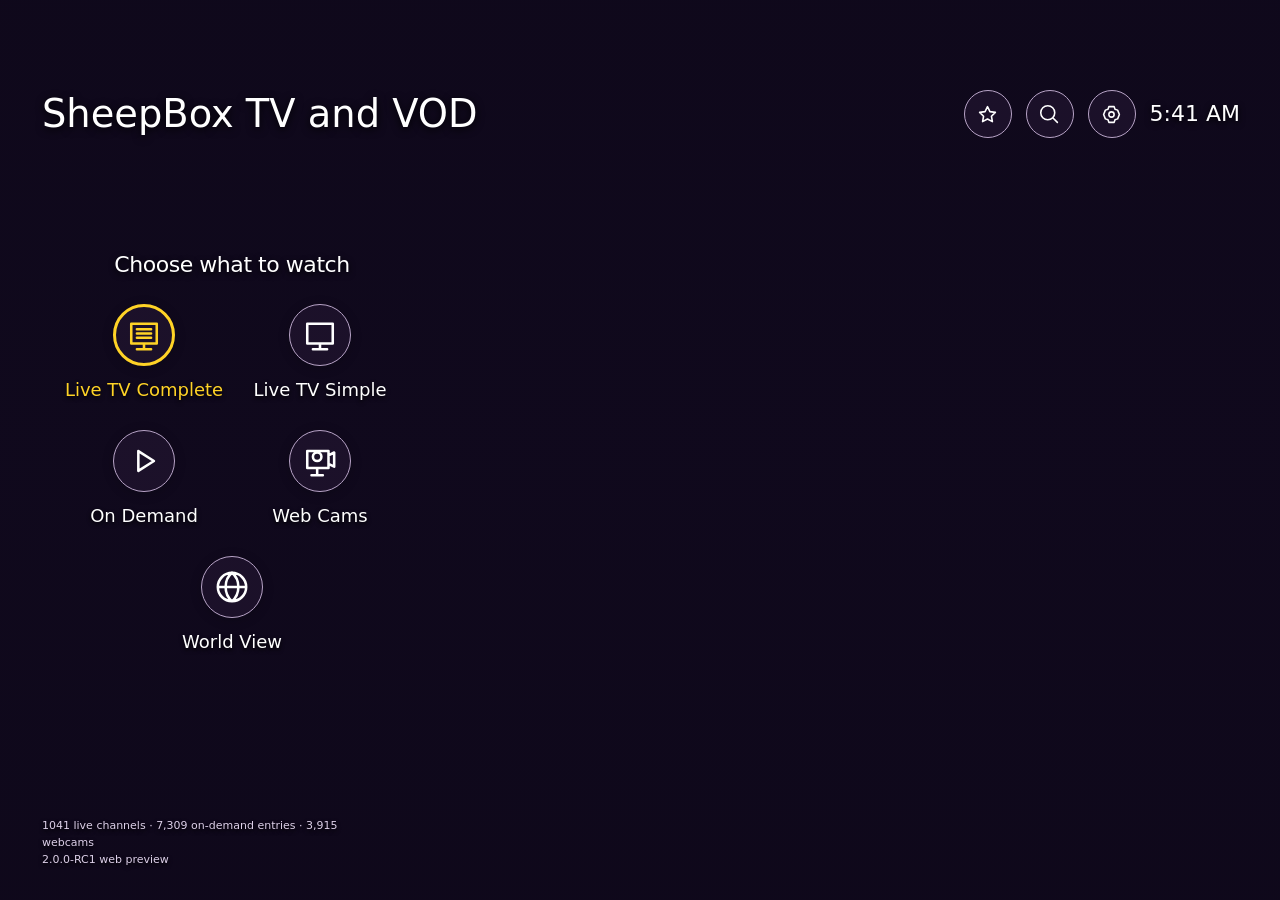
==== docs/watch/index.html @ 354343d1 "Add World View live TV, CW, YuppTV and official world broadcasters" ====
<!doctype html>
<html lang="en">
<head>
  <meta charset="utf-8">
  <meta name="viewport" content="width=device-width, initial-scale=1, viewport-fit=cover">
  <meta name="theme-color" content="#10091d">
  <meta name="description" content="SheepBox in your browser. Discover free live TV, films and your favorite providers, with a library that feels like home.">
  <meta name="referrer" content="no-referrer">
  <meta http-equiv="Content-Security-Policy" content="default-src 'self'; script-src 'self' https://imasdk.googleapis.com https://s0.2mdn.net https://pagead2.googlesyndication.com https://ep2.adtrafficquality.google; script-src-elem 'self' 'unsafe-inline' https://imasdk.googleapis.com https://s0.2mdn.net https://pagead2.googlesyndication.com https://ep2.adtrafficquality.google; script-src-attr 'none'; style-src 'self'; img-src 'self' https: data:; connect-src 'self' https:; media-src https: blob: data:; frame-src https://embed.france24.com https://www.nfb.ca https://player.pbs.org https://www.youtube-nocookie.com https://imasdk.googleapis.com https://tpc.googlesyndication.com https://googleads.g.doubleclick.net https://ep2.adtrafficquality.google; worker-src 'self' blob:; object-src 'none'; base-uri 'self'; form-action 'self'; upgrade-insecure-requests">
  <link rel="icon" type="image/png" href="./assets/icon.png">
  <link rel="apple-touch-icon" href="./assets/icon.png">
  <link rel="manifest" href="./manifest.webmanifest">
  <link rel="stylesheet" href="./styles.css">
  <link rel="stylesheet" href="./app-home.css">
  <link rel="stylesheet" href="./world.css">
  <link rel="stylesheet" href="./world-live.css">
  <link rel="stylesheet" href="./player-ads.css">
  <title>SheepBox — Your next movie night</title>
</head>
<body>
  <a href="#main" class="skip-link">Skip to content</a>
  <aside class="sidebar" aria-label="Main navigation">
    <a class="brand" href="#home" aria-label="SheepBox home"><img src="./assets/icon.png" alt="" width="48" height="48"><span>SheepBox<small>TV & ON DEMAND</small></span></a>
    <span class="sidebar-caption">MAKE YOURSELF AT HOME</span>
    <nav id="navigation"></nav>
    <div class="sidebar-bottom"><div class="web-edition"><span class="edition-dot"></span> WEB PREVIEW <span>RC1</span></div><p>Your movie night.<br>Your kind of screen.</p><a class="android-link" href="https://github.com/sheepman90s/sheepbox-releases/releases/latest" target="_blank" rel="noopener noreferrer">Get the Android TV app <span aria-hidden="true">↗</span></a></div>
  </aside>
  <div class="workspace">
    <header class="topbar">
      <a class="mobile-brand" href="#home"><img src="./assets/icon.png" width="40" height="40" alt="">SheepBox</a>
      <form id="search-form" class="global-search" role="search"><span id="search-icon"></span><label class="sr-only" for="global-search">Search titles, channels and providers</label><input id="global-search" type="search" placeholder="Search titles, channels and providers" autocomplete="off" maxlength="160"><kbd>/</kbd></form>
      <div class="topbar-actions"><span class="browser-label">A little more screen time.</span><button id="install-button" class="button small secondary" hidden>Install app</button><a href="#settings" class="icon-button" id="settings-link" aria-label="Settings and about"></a></div>
    </header>
    <div id="connection-status" class="connection-banner" hidden>You're offline. You can browse saved content; connect to watch.</div>
    <div id="update-banner" class="connection-banner" hidden>A new SheepBox version is ready. <button id="reload-update" class="text-button">Reload now</button></div>
    <main id="main" tabindex="-1"><div class="initial-loading"><img src="./assets/icon.png" alt="" width="112" height="112"><h1>Getting your movie night ready…</h1><p>Loading the SheepBox library.</p><progress aria-label="Loading library"></progress></div></main>
    <footer class="footer"><span>Made for a good movie night. <b>SheepBox</b></span><span>Independent of the publishers. Availability varies by region. <a href="#settings">About & privacy</a></span></footer>
  </div>
  <div id="toast" class="toast" role="status" aria-live="polite"></div>
  <dialog id="confirm-dialog" class="confirm-dialog"><form method="dialog"><h2>Clear this browser’s SheepBox library?</h2><p>This removes your saved favorites and watch history here. Export a backup first if you want to keep them.</p><div class="button-row"><button value="cancel" class="button secondary">Keep my library</button><button value="clear" class="button danger">Clear library</button></div></form></dialog>
  <noscript><div class="noscript">SheepBox needs JavaScript to browse and play videos. You can also <a href="https://github.com/sheepman90s/sheepbox-releases/releases/latest">download the Android TV app</a>.</div></noscript>
  <script type="module" src="./src/app.mjs"></script>
</body>
</html>
---- docs/watch/styles.css ----
:root {
  color-scheme:dark;
  --bg:#10091d;
  --panel:#1b112c;
  --panel-2:#26173e;
  --line:#38264f;
  --text:#faf6ff;
  --muted:#bba9ce;
  --purple:#c18aff;
  --gold:#ffd326;
  --red:#ff7979;
  --green:#8ee0b0;
  --sidebar:224px;
  font:15px/1.55 system-ui,-apple-system,BlinkMacSystemFont,"Segoe UI",sans-serif
}
* {
  box-sizing:border-box
}
body {
  margin:0;
  background:var(--bg);
  color:var(--text)
}
a {
  color:inherit;
  text-decoration:none
}
button,input,select {
  font:inherit
}
button,a,select,input {
  touch-action:manipulation
}
button {
  cursor:pointer
}
button:disabled {
  cursor:wait;
  opacity:.6
}
button,input,select {
  color:inherit
}
button {
  border:0
}
svg {
  width:21px;
  height:21px;
  flex-shrink:0;
  stroke:currentColor;
  stroke-width:1.8;
  fill:none;
  stroke-linecap:round;
  stroke-linejoin:round
}
img {
  max-width:100%
}
h1,h2,h3,p {
  margin-top:0
}
h1,h2,h3 {
  line-height:1.2
}
h1 {
  font-size:clamp(29px,3.2vw,44px);
  letter-spacing:-1.3px;
  margin-bottom:12px
}
h2 {
  font-size:23px;
  letter-spacing:-.45px
}
h3 {
  font-size:17px
}
p {
  color:var(--muted)
}
:focus-visible {
  outline:3px solid var(--gold);
  outline-offset:4px
}
button:focus-visible {
  outline-offset:3px
}
[hidden] {
  display:none!important
}
.sr-only {
  position:absolute;
  width:1px;
  height:1px;
  overflow:hidden;
  clip:rect(0,0,0,0);
  white-space:nowrap
}
.skip-link {
  position:fixed;
  left:12px;
  top:-80px;
  padding:12px;
  background:var(--gold);
  color:#1a1125;
  z-index:100
}
.skip-link:focus {
  top:12px
}
.sidebar {
  width:var(--sidebar);
  height:100dvh;
  position:fixed;
  left:0;
  top:0;
  background:#150d24;
  border-right:1px solid #291c3b;
  padding:30px 16px 20px;
  display:flex;
  flex-direction:column;
  z-index:20
}
.brand {
  display:flex;
  gap:9px;
  align-items:center;
  font-size:27px;
  font-weight:760;
  letter-spacing:-1px;
  padding:0 10px 32px
}
.brand img {
  object-fit:contain;
  filter:drop-shadow(0 4px 8px #0005)
}
.brand small {
  display:block;
  font-size:9px;
  letter-spacing:2px;
  font-weight:650;
  color:var(--muted);
  line-height:1.3;
  margin-top:2px
}
.sidebar-caption {
  font-size:9px;
  font-weight:650;
  letter-spacing:1.5px;
  color:#8f78a8;
  margin:9px 12px 17px
}
.nav-item {
  display:flex;
  gap:13px;
  align-items:center;
  padding:12px 15px;
  border-radius:10px;
  color:#bbaaCA;
  font-size:14px;
  font-weight:560;
  margin-bottom:5px;
  border:1px solid transparent
}
.nav-item:hover {
  background:#241737;
  color:#fff
}
.nav-item.active {
  background:#352044;
  border-color:#5b3570;
  color:var(--gold)
}
.nav-item.active svg {
  stroke-width:2.2
}
.nav-count {
  margin-left:auto;
  background:#ffffff0a;
  color:var(--muted);
  border-radius:5px;
  padding:0 6px;
  font-size:11px
}
.sidebar-bottom {
  margin-top:auto;
  padding:28px 11px 0
}
.web-edition {
  font-size:9px;
  letter-spacing:1.2px;
  display:flex;
  align-items:center;
  gap:7px;
  color:var(--muted)
}
.edition-dot {
  background:var(--green);
  width:6px;
  height:6px;
  border-radius:50%
}
.web-edition>span:last-child {
  background:#332045;
  border-radius:4px;
  padding:1px 5px;
  letter-spacing:0
}
.sidebar-bottom p {
  font-size:13px;
  line-height:1.7;
  margin:15px 0 18px
}
.android-link {
  display:flex;
  justify-content:space-between;
  font-size:11px;
  border-top:1px solid var(--line);
  padding-top:17px;
  color:var(--purple)
}
.workspace {
  margin-left:var(--sidebar);
  min-height:100dvh
}
.topbar {
  height:86px;
  border-bottom:1px solid #271a38;
  display:flex;
  align-items:center;
  justify-content:space-between;
  gap:20px;
  padding:0 38px;
  background:#10091df5;
  position:relative;
  z-index:10
}
.global-search {
  display:flex;
  align-items:center;
  gap:12px;
  width:500px;
  max-width:60%;
  color:#947eac
}
.global-search span {
  display:flex
}
.global-search input {
  border:0;
  background:transparent;
  outline:none!important;
  width:100%;
  font-size:13px;
  padding:13px 0
}
.global-search input::placeholder {
  color:#9783ad
}
.global-search:focus-within {
  color:var(--gold)
}
kbd {
  font-size:11px;
  border:1px solid #3a294b;
  padding:0 6px;
  border-radius:4px;
  color:#8e799e
}
.topbar-actions {
  display:flex;
  gap:18px;
  align-items:center
}
.browser-label {
  color:#8f7bA2;
  font-size:11px
}
.icon-button {
  height:38px;
  width:38px;
  display:inline-flex;
  justify-content:center;
  align-items:center;
  border-radius:50%;
  background:#241734;
  border:1px solid #3a2850;
  color:var(--muted)
}
.icon-button:hover {
  color:var(--gold);
  border-color:var(--gold)
}
.mobile-brand {
  display:none
}
main {
  padding:30px 38px 52px;
  max-width:1880px;
  margin:0 auto;
  min-height:calc(100dvh - 170px)
}
.eyebrow {
  font-size:10px;
  letter-spacing:1.6px;
  color:var(--purple);
  font-weight:700;
  display:flex;
  align-items:center;
  gap:7px;
  margin-bottom:12px
}
.hero {
  position:relative;
  min-height:340px;
  border:1px solid #5b3a71;
  border-radius:18px;
  overflow:hidden;
  background:#241532 url('./assets/home.png') 65% 44%/cover;
  margin-bottom:32px;
  display:flex;
  align-items:center;
  padding:36px
}
.hero:before {
  content:"";
  position:absolute;
  inset:0;
  background:linear-gradient(90deg,#211136f0 0%,#211136d9 34%,#21113633 62%,#0b061126 100%)
}
.hero-content {
  position:relative;
  z-index:1;
  width:46%;
  min-width:320px
}
.hero h1 {
  font-size:clamp(33px,4.1vw,57px);
  letter-spacing:-2px;
  max-width:440px;
  margin-bottom:16px;
  line-height:1.05
}
.hero .eyebrow {
  color:#e5c4ff
}
.hero p {
  font-size:13px;
  max-width:330px;
  color:#dfcbe9;
  line-height:1.65;
  margin-bottom:24px
}
.button-row {
  display:flex;
  gap:10px;
  align-items:center;
  flex-wrap:wrap
}
.button {
  display:inline-flex;
  justify-content:center;
  align-items:center;
  gap:8px;
  border:1px solid transparent;
  border-radius:8px;
  padding:11px 17px;
  background:var(--gold);
  color:#24152a;
  font-size:12px;
  font-weight:750;
  line-height:1.4;
  min-height:40px
}
.button svg {
  width:17px;
  height:17px
}
.button:hover {
  filter:brightness(1.08)
}
.button.secondary {
  background:#30203f;
  color:#f1e2ff;
  border-color:#624374
}
.hero .button.secondary {
  background:#21152a99;
  border-color:#9d78ad
}
.button.small {
  padding:7px 11px;
  min-height:33px;
  font-size:11px
}
.button.ghost {
  background:transparent;
  color:var(--purple);
  border-color:#60416f
}
.button.danger {
  background:#b3485c;
  color:white
}
.text-button {
  background:none;
  color:var(--purple);
  font-weight:600;
  padding:0
}
.section-heading {
  display:flex;
  justify-content:space-between;
  align-items:center;
  gap:15px;
  margin:28px 0 17px
}
.section-heading h2 {
  margin:0;
  font-size:21px
}
.section-heading>a {
  font-size:11px;
  color:var(--purple);
  display:flex;
  gap:5px;
  align-items:center
}
.section-heading>a svg {
  width:15px;
  height:15px
}
.section-heading small {
  display:block;
  font-size:12px;
  color:var(--muted);
  font-weight:400;
  letter-spacing:0;
  margin-top:6px
}
.content-grid {
  display:grid;
  grid-template-columns:repeat(4,minmax(0,1fr));
  gap:22px 18px
}
.content-grid.compact {
  grid-template-columns:repeat(5,minmax(0,1fr))
}
.media-card {
  min-width:0;
  position:relative;
  background:transparent
}
.card-art {
  display:block;
  position:relative;
  aspect-ratio:16/9;
  background:#28183d;
  border:1px solid #473255;
  border-radius:10px;
  overflow:hidden;
  width:100%;
  padding:0;
  text-align:left
}
.card-art img {
  width:100%;
  height:100%;
  object-fit:cover;
  display:block;
  transition:transform .2s
}
.card-art:after {
  content:"";
  position:absolute;
  inset:0;
  background:linear-gradient(0deg,#10091d9c,transparent 65%);
  pointer-events:none
}
.card-art:hover img {
  transform:scale(1.04)
}
.card-art .play-circle {
  position:absolute;
  z-index:2;
  left:calc(50% - 22px);
  top:calc(50% - 22px);
  display:flex;
  align-items:center;
  justify-content:center;
  border:1px solid #ffffff80;
  background:#140b23a6;
  color:#fff;
  border-radius:50%;
  height:44px;
  width:44px;
  opacity:0;
  transform:scale(.85);
  transition:.15s
}
.card-art:hover .play-circle,.card-art:focus-visible .play-circle {
  opacity:1;
  transform:scale(1)
}
.play-circle svg {
  width:20px;
  height:20px;
  fill:currentColor;
  stroke-width:0
}
.live-tag,.duration-tag {
  position:absolute;
  z-index:2;
  left:9px;
  top:9px;
  font-size:9px;
  font-weight:750;
  letter-spacing:.7px;
  border-radius:4px;
  background:#d34c65;
  padding:2px 6px;
  color:white
}
.live-tag:before {
  content:"";
  display:inline-block;
  width:4px;
  height:4px;
  background:white;
  border-radius:50%;
  margin:0 5px 1px 0
}
.duration-tag {
  top:auto;
  left:auto;
  bottom:7px;
  right:8px;
  background:#0c071dba;
  font-size:9px;
  letter-spacing:0
}
.card-info {
  position:relative;
  padding:10px 32px 0 1px
}
.card-title {
  margin:0 0 4px;
  font-size:12px;
  line-height:1.5;
  font-weight:650;
  display:-webkit-box;
  -webkit-line-clamp:2;
  -webkit-box-orient:vertical;
  overflow:hidden;
  overflow-wrap:anywhere
}
.card-subtitle {
  font-size:10px;
  margin:0;
  color:#a88dbd
}
.favorite-button {
  position:absolute;
  right:-2px;
  top:7px;
  background:transparent;
  color:#8e759f;
  border-radius:6px;
  padding:6px;
  display:flex
}
.favorite-button svg {
  width:17px;
  height:17px
}
.favorite-button:hover,.favorite-button.saved {
  color:var(--gold)
}
.favorite-button.saved svg {
  fill:var(--gold);
  stroke:var(--gold)
}
.art-placeholder {
  height:100%;
  display:flex;
  flex-direction:column;
  align-items:center;
  justify-content:center;
  background:radial-gradient(ellipse at 80% 0,#7742a06b,transparent 70%),#2a163e;
  color:#ead8f5;
  gap:4px;
  padding:15px;
  text-align:center
}
.art-placeholder strong {
  font-size:clamp(17px,2vw,26px);
  font-weight:650;
  letter-spacing:-.5px
}
.art-placeholder small {
  font-size:9px;
  color:#d0addf;
  letter-spacing:1px
}
.art-placeholder svg {
  width:27px;
  height:27px;
  margin-bottom:5px;
  color:#d4a6ed
}
.provider-grid {
  display:grid;
  grid-template-columns:repeat(4,minmax(0,1fr));
  gap:14px
}
.provider-card {
  background:var(--panel);
  border:1px solid #38264d;
  border-radius:11px;
  padding:17px;
  min-width:0;
  position:relative;
  transition:border-color .15s
}
.provider-card:hover {
  border-color:#9d6bba
}
.provider-title {
  display:flex;
  align-items:center;
  gap:11px;
  min-width:0;
  padding-right:20px;
  margin-bottom:13px
}
.provider-logo {
  width:39px;
  height:39px;
  display:flex;
  align-items:center;
  justify-content:center;
  flex-shrink:0;
  border-radius:10px;
  background:#553368;
  color:#f7e8ff;
  font-size:16px;
  font-weight:750;
  letter-spacing:-1px
}
.palette-1 .provider-logo {
  background:#6a442e
}
.palette-2 .provider-logo {
  background:#1f6268
}
.palette-3 .provider-logo {
  background:#536728
}
.palette-4 .provider-logo {
  background:#652c4c
}
.palette-5 .provider-logo {
  background:#355982
}
.palette-6 .provider-logo {
  background:#654773
}
.palette-7 .provider-logo {
  background:#355c54
}
.provider-title h3 {
  font-size:13px;
  margin:0
}
.provider-card p {
  font-size:11px;
  line-height:1.6;
  min-height:36px;
  margin-bottom:14px;
  display:-webkit-box;
  -webkit-line-clamp:2;
  -webkit-box-orient:vertical;
  overflow:hidden
}
.provider-foot {
  display:flex;
  align-items:center;
  justify-content:space-between;
  gap:8px;
  font-size:10px
}
.playback-badge {
  display:inline-flex;
  gap:5px;
  align-items:center;
  color:#b995d6
}
.playback-badge.in-page {
  color:var(--green)
}
.playback-badge.in-page:before {
  content:"";
  height:5px;
  width:5px;
  border-radius:50%;
  background:currentColor
}
.provider-foot a {
  color:var(--purple);
  font-weight:600;
  display:flex;
  align-items:center;
  gap:4px
}
.provider-foot svg {
  width:13px;
  height:13px
}
.provider-card .favorite-button {
  top:13px;
  right:10px
}
.page-heading {
  display:flex;
  justify-content:space-between;
  align-items:flex-start;
  gap:20px;
  margin:5px 0 25px
}
.page-heading h1 {
  font-size:32px;
  margin-bottom:8px
}
.page-heading p {
  font-size:12px;
  max-width:700px;
  margin:0
}
.page-heading .button {
  flex-shrink:0;
  margin-top:7px
}
.filters {
  display:flex;
  align-items:center;
  gap:10px;
  flex-wrap:wrap;
  margin-bottom:24px;
  padding-bottom:18px;
  border-bottom:1px solid #2e1f40
}
.filter-input,.filters select {
  border:1px solid #463057;
  background:#1b112b;
  border-radius:7px;
  font-size:12px;
  padding:9px 12px;
  min-height:38px
}
.filter-input {
  min-width:230px;
  flex:1;
  max-width:370px
}
.filters select {
  max-width:210px
}
.result-count {
  color:#9b82af;
  font-size:11px;
  margin-left:auto
}
.result-note {
  font-size:11px;
  margin:0 0 20px;
  color:#9982ad
}
.tabs {
  display:flex;
  gap:6px;
  flex-wrap:wrap;
  margin-bottom:23px
}
.tab {
  border:1px solid #453055;
  background:transparent;
  color:#bfa4d6;
  padding:7px 12px;
  border-radius:7px;
  font-size:12px
}
.tab.active {
  color:var(--gold);
  background:#33203e;
  border-color:#86622f
}
.empty-state {
  text-align:center;
  padding:58px 20px;
  border:1px dashed #4a325e;
  border-radius:12px;
  background:#1c102a;
  max-width:800px;
  margin:25px auto
}
.empty-state svg {
  width:35px;
  height:35px;
  color:var(--purple);
  margin-bottom:13px
}
.empty-state h2 {
  font-size:22px
}
.empty-state p {
  font-size:13px;
  max-width:450px;
  margin:0 auto 20px
}
.load-more {
  display:flex;
  justify-content:center;
  margin-top:30px
}
.load-more button {
  min-width:160px
}
.settings-grid {
  display:grid;
  grid-template-columns:1fr 1fr;
  gap:20px
}
.settings-card {
  border:1px solid var(--line);
  border-radius:12px;
  background:var(--panel);
  padding:25px
}
.settings-card h2 {
  font-size:18px;
  margin-bottom:13px
}
.settings-card p,.settings-card li {
  font-size:12px;
  color:var(--muted);
  line-height:1.8
}
.settings-card ul {
  padding-left:19px
}
.settings-card a {
  color:var(--purple);
  text-decoration:underline
}
.settings-card label {
  font-size:12px;
  display:flex;
  gap:9px;
  align-items:center;
  margin:16px 0 7px
}
.settings-card input[type=checkbox] {
  accent-color:var(--gold);
  width:17px;
  height:17px
}
.settings-card small {
  font-size:11px;
  color:var(--muted)
}
.library-summary {
  display:flex;
  gap:22px;
  margin:17px 0
}
.library-summary strong {
  font-size:25px;
  color:#fff;
  display:block;
  line-height:1.2
}
.library-summary span {
  font-size:10px;
  color:var(--muted)
}
.settings-card .button-row {
  margin-top:17px
}
.subtle-action {
  display:block;
  margin-top:20px;
  background:transparent;
  color:#bc8499;
  font-size:11px;
  padding:0
}
.player-layout {
  max-width:1240px;
  margin:0 auto
}
.back-link {
  display:inline-flex;
  align-items:center;
  gap:6px;
  color:var(--muted);
  font-size:12px;
  margin-bottom:18px
}
.back-link svg {
  width:15px;
  height:15px
}
.player-surface {
  position:relative;
  aspect-ratio:16/9;
  background:#000;
  border:1px solid #4a335d;
  border-radius:12px;
  overflow:hidden;
  display:flex;
  align-items:center;
  justify-content:center
}
.player-surface video,.player-surface iframe {
  width:100%;
  height:100%;
  display:block;
  border:0
}
.player-loader {
  padding:30px;
  text-align:center;
  color:var(--muted)
}
.player-loader p {
  font-size:13px;
  margin:16px 0 0
}
.player-loader progress {
  width:180px;
  accent-color:var(--gold);
  height:5px
}
.player-info {
  display:flex;
  justify-content:space-between;
  align-items:flex-start;
  gap:20px;
  margin:24px 0 11px
}
.player-info h1 {
  font-size:27px;
  margin-bottom:8px
}
.player-info p {
  font-size:12px;
  margin-bottom:0
}
.player-info .button-row {
  flex-shrink:0
}
.player-state {
  font-size:12px;
  color:var(--green);
  display:flex;
  align-items:center;
  gap:10px;
  min-height:25px;
  margin:15px 0
}
.player-state.error {
  color:#ffb2bc
}
.player-state.error .button {
  margin-left:8px
}
.player-tools {
  display:flex;
  gap:9px;
  align-items:center;
  flex-wrap:wrap;
  padding:14px 0 20px;
  border-bottom:1px solid var(--line)
}
.player-description {
  font-size:13px;
  line-height:1.9;
  max-width:900px;
  margin-top:21px
}
.publisher-credit {
  font-size:11px;
  color:#a98cbe
}
.publisher-credit a {
  color:var(--purple);
  text-decoration:underline
}
.publisher-note {
  padding:12px 15px;
  border:1px solid #493356;
  background:#20132f;
  border-radius:8px;
  font-size:11px;
  color:#c7afd6;
  margin:20px 0
}
.caption-message {
  font-size:11px;
  color:var(--muted)
}
.provider-banner {
  padding:25px;
  border-radius:13px;
  background:linear-gradient(110deg,#362046,#1b102c);
  border:1px solid #5a3b6c;
  margin-bottom:24px;
  display:flex;
  align-items:center;
  gap:18px
}
.provider-banner .provider-logo {
  width:62px;
  height:62px;
  font-size:23px
}
.provider-banner h1 {
  font-size:29px;
  margin-bottom:6px
}
.provider-banner p {
  font-size:12px;
  margin:0
}
.provider-banner .button {
  margin-left:auto;
  flex-shrink:0
}
.series-grid {
  display:grid;
  grid-template-columns:repeat(3,minmax(0,1fr));
  gap:14px;
  margin-bottom:25px
}
.series-tile {
  display:block;
  padding:17px 19px;
  border:1px solid #493057;
  border-radius:10px;
  background:#241332;
  font-size:12px;
  font-weight:600
}
.series-tile small {
  font-size:10px;
  color:var(--muted);
  font-weight:400;
  display:block;
  margin-top:5px
}
.series-tile:hover {
  border-color:var(--gold)
}
.series-list-heading {
  font-size:17px;
  margin:26px 0 16px
}
.connection-banner {
  padding:10px 38px;
  background:#48321f;
  color:#ffe4ac;
  font-size:12px
}
.toast {
  position:fixed;
  left:calc(50% + var(--sidebar)/2);
  bottom:26px;
  transform:translate(-50%,20px);
  background:#442a58;
  border:1px solid #8e60ab;
  border-radius:10px;
  padding:11px 19px;
  color:#f8edff;
  font-size:12px;
  box-shadow:0 10px 40px #0007;
  opacity:0;
  pointer-events:none;
  z-index:80;
  transition:.15s;
  max-width:90vw;
  text-align:center
}
.toast.visible {
  opacity:1;
  transform:translate(-50%,0)
}
.footer {
  display:flex;
  justify-content:space-between;
  gap:20px;
  border-top:1px solid #291b38;
  padding:20px 38px;
  font-size:9px;
  color:#8e779f;
  max-width:1880px;
  margin:auto
}
.footer b {
  color:#c4acd6;
  font-weight:650
}
.footer a {
  color:#c5a2df;
  margin-left:8px
}
.initial-loading {
  min-height:55dvh;
  display:flex;
  align-items:center;
  justify-content:center;
  flex-direction:column;
  text-align:center
}
.initial-loading h1 {
  font-size:26px;
  margin-top:20px
}
.initial-loading p {
  font-size:13px
}
.initial-loading progress {
  accent-color:var(--gold);
  width:240px;
  height:6px
}
.confirm-dialog {
  background:#241632;
  color:#fff;
  border:1px solid #705181;
  border-radius:14px;
  max-width:470px;
  padding:28px
}
.confirm-dialog::backdrop {
  background:#07030dd9;
  backdrop-filter:blur(5px)
}
.confirm-dialog h2 {
  font-size:23px
}
.confirm-dialog p {
  font-size:13px
}
.noscript {
  position:fixed;
  inset:20%;
  z-index:100;
  background:#311d45;
  padding:40px;
  border:2px solid var(--gold)
}
.mini-progress {
  height:3px;
  position:absolute;
  bottom:0;
  left:0;
  right:0;
  z-index:2;
  background:#ffffff40
}
.mini-progress progress {
  display:block;
  height:3px;
  width:100%;
  accent-color:var(--gold);
  border:0
}
.history-row {
  display:flex;
  gap:12px;
  align-items:center;
  padding:14px 0;
  border-bottom:1px solid var(--line)
}
.history-row>a {
  flex:1;
  font-size:13px
}
.history-row small {
  display:block;
  color:var(--muted);
  font-size:10px
}
.history-row button {
  font-size:11px;
  color:var(--muted);
  background:transparent
}
.info-line {
  padding:13px 16px;
  background:#241530;
  border:1px solid #4e315f;
  border-radius:8px;
  font-size:12px;
  color:#cdb4dd;
  margin:18px 0
}
.refresh-progress {
  accent-color:var(--gold);
  width:180px;
  height:5px
}
.library-pills {
  display:flex;
  gap:8px;
  flex-wrap:wrap;
  margin-top:18px
}
.library-pills span {
  background:#160c2399;
  color:#d7b8ed;
  border:1px solid #665078;
  font-size:9px;
  padding:4px 9px;
  border-radius:20px
}
.section-divider {
  height:1px;
  background:var(--line);
  margin:32px 0
}
.inline-link {
  color:var(--purple);
  text-decoration:underline;
  font-size:12px
}
.card-art>.art-placeholder,.card-art>img {
  position:absolute;
  inset:0
}
.card-subtitle {
  overflow:hidden;
  text-overflow:ellipsis;
  white-space:nowrap
}
@media(min-width:1700px) {
  .content-grid {
    grid-template-columns:repeat(5,minmax(0,1fr))
  }
  .provider-grid {
    grid-template-columns:repeat(5,minmax(0,1fr))
  }
  .hero {
    min-height:390px
  }
  .hero-content {
    width:43%
  }
}
@media(max-width:1180px) {
  :root {
    --sidebar:196px
  }
  .sidebar {
    padding-left:12px;
    padding-right:12px
  }
  .brand {
    font-size:24px;
    padding-left:3px
  }
  .brand img {
    width:40px;
    height:40px
  }
  .sidebar-caption {
    font-size:8px;
    letter-spacing:1px;
    margin-left:8px
  }
  .nav-item {
    padding:11px;
    gap:10px;
    font-size:12px
  }
  main {
    padding:25px
  }
  .topbar {
    padding:0 25px
  }
  .content-grid,.content-grid.compact {
    grid-template-columns:repeat(3,minmax(0,1fr))
  }
  .provider-grid {
    grid-template-columns:repeat(3,minmax(0,1fr))
  }
  .hero {
    padding:27px;
    min-height:325px
  }
  .hero-content {
    min-width:260px
  }
  .hero h1 {
    font-size:42px
  }
  .hero p {
    font-size:12px;
    max-width:235px
  }
  .hero .button-row {
    gap:7px
  }
  .hero .button {
    font-size:10px;
    padding:10px 12px
  }
  .browser-label {
    display:none
  }
  .settings-grid {
    grid-template-columns:1fr
  }
  .player-info {
    display:block
  }
  .player-info .button-row {
    margin-top:15px
  }
  .footer {
    padding:18px 25px
  }
  .global-search {
    max-width:80%
  }
}
@media(max-width:760px) {
  :root {
    --sidebar:0px
  }
  .sidebar {
    height:66px;
    width:100%;
    top:auto;
    bottom:0;
    padding:0;
    border:0;
    border-top:1px solid #4b315c;
    background:#190e29f7;
    backdrop-filter:blur(15px);
    display:block
  }
  .brand,.sidebar-caption,.sidebar-bottom {
    display:none
  }
  #navigation {
    display:flex;
    height:100%;
    justify-content:space-around;
    align-items:center
  }
  .nav-item {
    flex-direction:column;
    gap:4px;
    font-size:9px;
    padding:8px 6px;
    min-width:54px;
    border:0;
    margin:0;
    border-radius:7px;
    line-height:1.2
  }
  .nav-item svg {
    width:20px;
    height:20px
  }
  .nav-count {
    display:none
  }
  .nav-item.active {
    background:transparent
  }
  .workspace {
    margin-left:0;
    padding-bottom:66px
  }
  .topbar {
    height:auto;
    min-height:112px;
    padding:14px 19px;
    flex-wrap:wrap;
    gap:8px
  }
  .mobile-brand {
    display:flex;
    gap:7px;
    align-items:center;
    font-size:22px;
    font-weight:750;
    letter-spacing:-.7px
  }
  .mobile-brand img {
    object-fit:contain
  }
  .topbar-actions {
    margin-left:auto;
    gap:10px
  }
  .global-search {
    order:3;
    max-width:100%;
    width:100%;
    background:#1d112e;
    border:1px solid #382448;
    border-radius:8px;
    padding:0 11px;
    gap:9px
  }
  .global-search input {
    font-size:12px;
    padding:9px 0
  }
  .global-search svg {
    width:17px;
    height:17px
  }
  .global-search kbd {
    display:none
  }
  .icon-button {
    height:33px;
    width:33px
  }
  .icon-button svg {
    height:17px;
    width:17px
  }
  main {
    padding:19px 19px 30px;
    min-height:calc(100dvh - 230px)
  }
  .hero {
    min-height:310px;
    padding:24px;
    background-position:55% center;
    border-radius:13px;
    margin-bottom:24px
  }
  .hero:before {
    background:linear-gradient(90deg,#251239f2 0%,#251239cf 42%,#12091d33 100%)
  }
  .hero-content {
    min-width:0;
    width:62%
  }
  .hero h1 {
    font-size:34px;
    letter-spacing:-1px;
    max-width:220px
  }
  .hero p {
    font-size:11px;
    max-width:190px
  }
  .hero .eyebrow {
    font-size:8px;
    letter-spacing:1.2px
  }
  .hero .button-row {
    display:block
  }
  .hero .button {
    font-size:10px;
    padding:8px 11px;
    min-height:34px;
    margin-top:8px
  }
  .hero .button.secondary {
    display:none
  }
  .library-pills {
    display:none
  }
  .section-heading {
    margin:24px 0 14px
  }
  .section-heading h2 {
    font-size:18px
  }
  .section-heading>a {
    font-size:10px
  }
  .content-grid,.content-grid.compact {
    grid-template-columns:repeat(2,minmax(0,1fr));
    gap:20px 12px
  }
  .card-title {
    font-size:11px
  }
  .card-subtitle {
    font-size:9px
  }
  .card-info {
    padding-right:24px
  }
  .favorite-button {
    padding:5px;
    right:-4px;
    top:6px
  }
  .favorite-button svg {
    width:15px;
    height:15px
  }
  .card-art {
    border-radius:8px
  }
  .card-art .play-circle {
    opacity:1;
    transform:scale(.7)
  }
  .live-tag {
    font-size:8px;
    top:7px;
    left:7px;
    padding:1px 5px
  }
  .duration-tag {
    font-size:8px;
    bottom:5px;
    right:5px
  }
  .provider-grid {
    grid-template-columns:repeat(2,minmax(0,1fr));
    gap:11px
  }
  .provider-card {
    padding:13px
  }
  .provider-title {
    gap:7px;
    margin-bottom:11px;
    align-items:flex-start
  }
  .provider-title h3 {
    font-size:11px;
    line-height:1.5;
    padding-top:3px
  }
  .provider-logo {
    width:29px;
    height:29px;
    font-size:12px;
    border-radius:7px
  }
  .provider-card .favorite-button {
    right:6px;
    top:8px
  }
  .provider-card p {
    font-size:10px;
    min-height:32px
  }
  .provider-foot {
    flex-wrap:wrap;
    gap:9px;
    font-size:9px
  }
  .provider-card .provider-title {
    padding-right:17px
  }
  .page-heading {
    display:block;
    margin:5px 0 22px
  }
  .page-heading h1 {
    font-size:29px;
    letter-spacing:-.8px
  }
  .page-heading p {
    font-size:11px
  }
  .page-heading .button {
    margin-top:13px
  }
  .filters {
    gap:8px;
    margin-bottom:17px;
    padding-bottom:15px
  }
  .filter-input {
    max-width:100%;
    min-width:100%;
    font-size:12px
  }
  .filters select {
    flex:1;
    max-width:calc(50% - 4px);
    font-size:10px;
    padding:8px
  }
  .result-count {
    width:100%;
    margin:1px 0 0;
    font-size:10px
  }
  .result-note {
    font-size:10px
  }
  .tabs {
    gap:5px
  }
  .tab {
    font-size:10px;
    padding:7px 10px
  }
  .settings-card {
    padding:21px
  }
  .settings-card h2 {
    font-size:17px
  }
  .footer {
    display:block;
    padding:18px 19px 25px;
    font-size:9px;
    line-height:1.8
  }
  .footer span {
    display:block
  }
  .toast {
    left:50%;
    bottom:83px;
    min-width:230px;
    font-size:11px
  }
  .player-info h1 {
    font-size:23px
  }
  .player-surface {
    border-radius:8px
  }
  .player-info .button-row {
    gap:8px
  }
  .player-description {
    font-size:12px
  }
  .player-tools .button {
    font-size:10px;
    padding:8px 10px;
    min-height:34px
  }
  .player-state {
    font-size:11px
  }
  .provider-banner {
    padding:19px;
    gap:12px;
    flex-wrap:wrap
  }
  .provider-banner h1 {
    font-size:24px
  }
  .provider-banner .provider-logo {
    height:45px;
    width:45px;
    font-size:20px
  }
  .provider-banner .button {
    margin-left:0;
    margin-top:7px
  }
  .provider-banner>div:nth-child(2) {
    flex:1
  }
  .series-grid {
    grid-template-columns:repeat(2,minmax(0,1fr));
    gap:10px
  }
  .series-tile {
    padding:14px;
    font-size:11px
  }
  .connection-banner {
    padding:9px 19px;
    font-size:11px
  }
  .hero .button svg {
    height:14px;
    width:14px
  }
  .art-placeholder strong {
    font-size:15px
  }
  .art-placeholder small {
    font-size:8px
  }
}
@media(prefers-reduced-motion:reduce) {
  *,*:before,*:after {
    animation:none!important;
    transition:none!important;
    scroll-behavior:auto!important
  }
}
---- docs/watch/app-home.css ----
body[data-route="home"] .sidebar,body[data-route="home"] .topbar,body[data-route="home"] .footer{display:none}
body[data-route="home"] .workspace{margin-left:0;padding-bottom:0}
body[data-route="home"] main{padding:0;max-width:none}
.app-home{position:relative;min-height:100dvh;background:linear-gradient(180deg,#0d071858,#0d071810 48%,#0d07186b),url('./assets/home.png') center/cover;display:flex;flex-direction:column;padding:42px 40px 32px;color:#fff}
.app-home-header{display:flex;align-items:center;justify-content:space-between;gap:24px;margin-top:48px}
.app-home h1{font-size:clamp(26px,3vw,40px);font-weight:500;letter-spacing:0;margin:0;text-shadow:0 2px 8px #000}
.app-home-tools{display:flex;align-items:center;gap:14px}
.app-home-tools .icon-button{background:#21142fb3;border:1px solid #b8a4c7;border-radius:28px;width:48px;height:48px;color:#fff}
.app-clock{font-size:22px;text-shadow:0 2px 6px #000;font-variant-numeric:tabular-nums;white-space:nowrap}
.app-home-menu{width:360px;display:flex;flex-direction:column;align-items:center;justify-content:center;flex:1;padding:45px 0 90px;gap:24px}
.app-home-menu h2{font-size:22px;font-weight:500;text-shadow:0 2px 6px #000;margin:0}
.app-home-choices{display:grid;grid-template-columns:repeat(2,160px);gap:22px 16px}
.app-home-choice{display:flex;flex-direction:column;align-items:center;gap:10px;font-size:18px;font-weight:500;text-align:center;color:#fff;white-space:nowrap;border-radius:12px;text-shadow:0 2px 4px #000;padding:2px}
.app-home-choice:last-child{grid-column:1/-1;justify-self:center;width:160px}
.app-home-choice .choice-icon{display:flex;align-items:center;justify-content:center;width:62px;height:62px;background:#21142fb3;border:1px solid #b8a4c7;border-radius:32px;color:#fff;box-shadow:0 2px 12px #0003}
.app-home-choice svg{width:34px;height:34px;stroke-width:1.8}
.app-home-choice:hover,.app-home-choice:focus-visible{color:var(--gold);outline:none}
.app-home-choice:hover .choice-icon,.app-home-choice:focus-visible .choice-icon{border:3px solid var(--gold);color:var(--gold)}
.app-home-note{font-size:11px;color:#ddd0e9;max-width:330px;text-shadow:0 2px 4px #000;margin:0}
body:not([data-route="home"]){background:linear-gradient(#10091de8,#10091deb),url('./assets/browse.jpg') center top/cover fixed}
body:not([data-route="home"]) .button,body:not([data-route="home"]) .icon-button{border-radius:24px}
.simple-live-grid{display:grid;grid-template-columns:repeat(auto-fill,minmax(150px,1fr));gap:18px;margin-top:26px}
.simple-live-card{min-height:120px;border:1px solid #b8a4c7;border-radius:18px;background:#21142fc9;padding:20px;display:flex;flex-direction:column;align-items:center;justify-content:center;gap:10px;text-align:center;font-size:18px}
.simple-live-card svg{width:32px;height:32px}
.simple-live-card small{font-size:11px;color:var(--muted)}
.world-layout{display:grid;grid-template-columns:210px minmax(0,1fr);gap:22px;align-items:start;margin-top:24px}
.world-country-panel{border:1px solid #4c365e;border-radius:16px;background:#170d24cc;padding:14px;position:sticky;top:106px;min-width:0}
.world-country-panel>label{display:block;font-weight:650;margin-bottom:9px}
.world-country-panel input,.world-selection>input{width:100%;min-width:0}
.world-country-panel input{background:#21152e;border:1px solid #624374;border-radius:10px;padding:9px 10px;font-size:12px}
.world-count{color:var(--muted);font-size:11px;margin:10px 0}
.world-country-list{max-height:650px;overflow:auto;display:flex;flex-direction:column;gap:5px;scrollbar-color:#73548a #1a1028}
.world-country{padding:10px 9px;text-align:left;border:1px solid transparent;border-radius:12px;background:transparent;display:flex;flex-direction:column;gap:3px;color:#f5edff;font-size:13px}
.world-country small{color:var(--muted);font-size:10px;line-height:1.5}
.world-country.selected{background:#42264e;border-color:var(--gold);color:var(--gold)}
.world-main{min-width:0}
.world-toolbar{display:flex;align-items:center;gap:8px;flex-wrap:wrap;margin:12px 0 24px}
.world-toolbar .caption-message{flex:1;min-width:170px}
.world-selection-heading{display:flex;align-items:center;justify-content:space-between;gap:14px;margin:18px 0}
.world-selection-heading h2{margin:0;font-size:26px}
.world-selection .tabs{margin-bottom:16px}
.world-selection .content-grid{grid-template-columns:repeat(auto-fill,minmax(170px,1fr))}
.world-credit{font-size:10px;color:var(--muted);line-height:1.8;margin-top:24px}
@media(max-width:800px){.world-layout{grid-template-columns:1fr}.world-country-panel{position:static}.world-country-list{max-height:170px;display:grid;grid-template-columns:repeat(2,minmax(0,1fr))}.world-country{min-width:0}.world-country span{overflow-wrap:anywhere}.world-selection .content-grid{grid-template-columns:repeat(2,minmax(0,1fr))}.nav-item{min-width:0}}
@media(min-width:1100px){.app-home{padding-left:42px}.app-home-menu{margin-left:10px}}
@media(max-width:700px){.app-home{min-height:100dvh;padding:30px 18px 90px;background-position:62% center}.app-home-header{margin-top:42px;align-items:flex-start;flex-direction:column;gap:18px}.app-home h1{font-size:27px;max-width:280px}.app-home-tools{gap:10px}.app-home-tools .icon-button{height:38px;width:38px}.app-clock{font-size:17px}.app-home-menu{width:100%;max-width:330px;align-items:flex-start;padding:38px 0 25px;gap:20px}.app-home-menu h2{font-size:20px}.app-home-choices{grid-template-columns:repeat(2,minmax(0,142px));gap:20px 10px}.app-home-choice{font-size:15px}.app-home-choice .choice-icon{width:56px;height:56px}.app-home-choice:last-child{width:142px}.app-home-note{max-width:290px}body[data-route="home"] .sidebar{display:flex}.app-home:before{content:'';position:absolute;inset:0;background:linear-gradient(90deg,#0d0718ba,#0d071860 75%,#0d071815);pointer-events:none}.app-home>*{position:relative}}

.live-card .card-art img{object-fit:contain}
---- docs/watch/world.css ----
.world-globe {
  position:relative;
  width:100%;
  height:clamp(360px,58vh,660px);
  min-width:0;
  overflow:hidden;
  border:1px solid #4c365e;
  border-radius:20px;
  background:#060310;
  box-shadow:inset 0 0 70px #0009;
}
.world-globe-canvas {
  display:block;
  width:100%;
  height:100%;
  touch-action:none;
  cursor:grab;
}
.world-globe-canvas:focus-visible {
  outline:3px solid #facc15;
  outline-offset:-5px;
  border-radius:18px;
}
.world-globe-canvas.world-globe-dragging {cursor:grabbing;}
.world-globe-fallback {
  max-width:360px;
  margin:20% auto;
  padding:24px;
  color:#e7d7f6;
  text-align:center;
  line-height:1.6;
}
.world-legend{display:flex;flex-wrap:wrap;align-items:center;gap:8px 20px;margin:12px 0;color:#d8c9e5;font-size:12px}
.world-legend span{display:inline-flex;align-items:center;gap:8px}
.world-legend-key{display:inline-block;width:22px;height:12px;border:3px solid #20ffee;border-radius:3px;box-shadow:0 0 0 1px #070b10}
.world-legend-key.selected{border-color:#ffd914}
.world-country.has-webcams>span:before{content:'';display:inline-block;width:8px;height:8px;border:1px solid #20ffee;border-radius:50%;background:#20ffee;margin-right:7px;vertical-align:middle}
@media(max-width:700px) {
  .world-globe {height:360px;border-radius:16px;}
}
---- docs/watch/world-live.css ----
.world-mode-switch{display:flex;gap:10px;flex-wrap:wrap;align-items:center;margin:22px 0}
.world-mode-button{min-height:44px;font-size:14px;gap:12px}
.world-mode-button span{font-size:11px;opacity:.8}
.world-mode-button.selected{box-shadow:0 0 0 1px var(--gold)}
.world-mode-switch p{flex:1;min-width:220px;font-size:12px;line-height:1.6;margin:0 0 0 8px}
.world-availability-filter{display:flex!important;gap:8px;align-items:flex-start;font-size:11px;font-weight:400!important;margin:12px 0 0}
.world-availability-filter input{width:15px!important;min-width:15px!important;margin:2px 0 0;accent-color:var(--gold)}
.world-legend-key.tv{border-color:#59b3ff}
.world-country.has-tv>span:before{content:'';display:inline-block;width:8px;height:8px;border-radius:50%;background:#59b3ff;margin-right:7px}
.world-main{display:grid;grid-template-columns:minmax(0,1fr) minmax(240px,.58fr);gap:18px;align-items:start}
.world-visual{min-width:0}
.world-visual .world-globe{height:clamp(380px,50vh,560px)}
.world-visual .world-legend{font-size:10px;gap:6px 12px}
.world-visual .world-toolbar .caption-message{font-size:10px;min-width:120px}
.world-selection{min-width:0;background:#170d24c9;border:1px solid #4c365e;border-radius:16px;padding:14px;max-height:calc(100dvh - 175px);overflow:auto;scrollbar-color:#73548a #1a1028}
.world-selection-heading{margin:0 0 12px}
.world-selection-heading h2{font-size:21px;overflow-wrap:anywhere}
.world-selection-heading .eyebrow{font-size:10px;margin-bottom:6px}
.world-selection .result-note{font-size:11px;margin:8px 0}
.world-content-filters{display:grid;gap:8px;margin:12px 0 16px;min-width:0}
.world-content-filters input,.world-content-filters select{width:100%;min-width:0;padding:8px 10px;background:#21152e;border:1px solid #624374;border-radius:9px;font-size:12px}
.world-selection .content-grid{display:flex;flex-direction:column;gap:9px}
.world-selection .media-card{display:grid;grid-template-columns:70px minmax(0,1fr);align-items:center;background:#24162f;border:1px solid #44304f;border-radius:12px;min-height:70px}
.world-selection .card-art{width:64px;height:42px;aspect-ratio:16/9;margin-left:6px;border:0;border-radius:6px}
.world-selection .card-art img{object-fit:contain}
.world-selection .art-placeholder strong,.world-selection .art-placeholder small,.world-selection .play-circle,.world-selection .live-tag,.world-selection .duration-tag{display:none}
.world-selection .card-info{padding:8px 29px 8px 8px;min-width:0}
.world-selection .card-title{font-size:12px;line-height:1.4;overflow-wrap:anywhere}
.world-selection .card-subtitle{font-size:9px;margin:5px 0 0}
.world-selection .favorite-button{width:26px;height:30px;right:2px;top:50%;transform:translateY(-50%)}
.world-selection .favorite-button svg{width:16px;height:16px}
.world-selection .empty-state{padding:20px 10px;margin:10px 0}
.world-selection .empty-state>h3{font-size:16px}
.world-selection .empty-state>p{font-size:12px}
.world-selection .empty-state .text-button{display:block;margin-top:14px}
.world-selection #world-load-more{margin-top:12px;width:100%;font-size:11px}
.world-credit{grid-column:1/-1}
.world-cameras-only .world-main{display:block}
.world-cameras-only .world-selection{max-height:none}
@media(max-width:1250px){.world-main{grid-template-columns:1fr}.world-selection{max-height:680px}.world-visual .world-globe{height:440px}.world-selection .content-grid{display:grid;grid-template-columns:repeat(2,minmax(0,1fr))}}
@media(max-width:800px){.world-mode-switch p{margin:3px 0}.world-country-list{max-height:155px}.world-selection{max-height:none}.world-visual .world-globe{height:350px}.world-selection .content-grid{grid-template-columns:1fr}.world-content-filters{grid-template-columns:1fr}.world-layout{gap:16px}.world-selection-heading h2{font-size:24px}}
---- docs/watch/player-ads.css ----
.publisher-ads{position:absolute;inset:0;z-index:3;width:100%;height:100%}
.publisher-start{position:absolute;z-index:4;left:50%;top:50%;transform:translate(-50%,-50%);min-width:124px;font-size:18px;padding:14px 26px;box-shadow:0 5px 30px #0009}
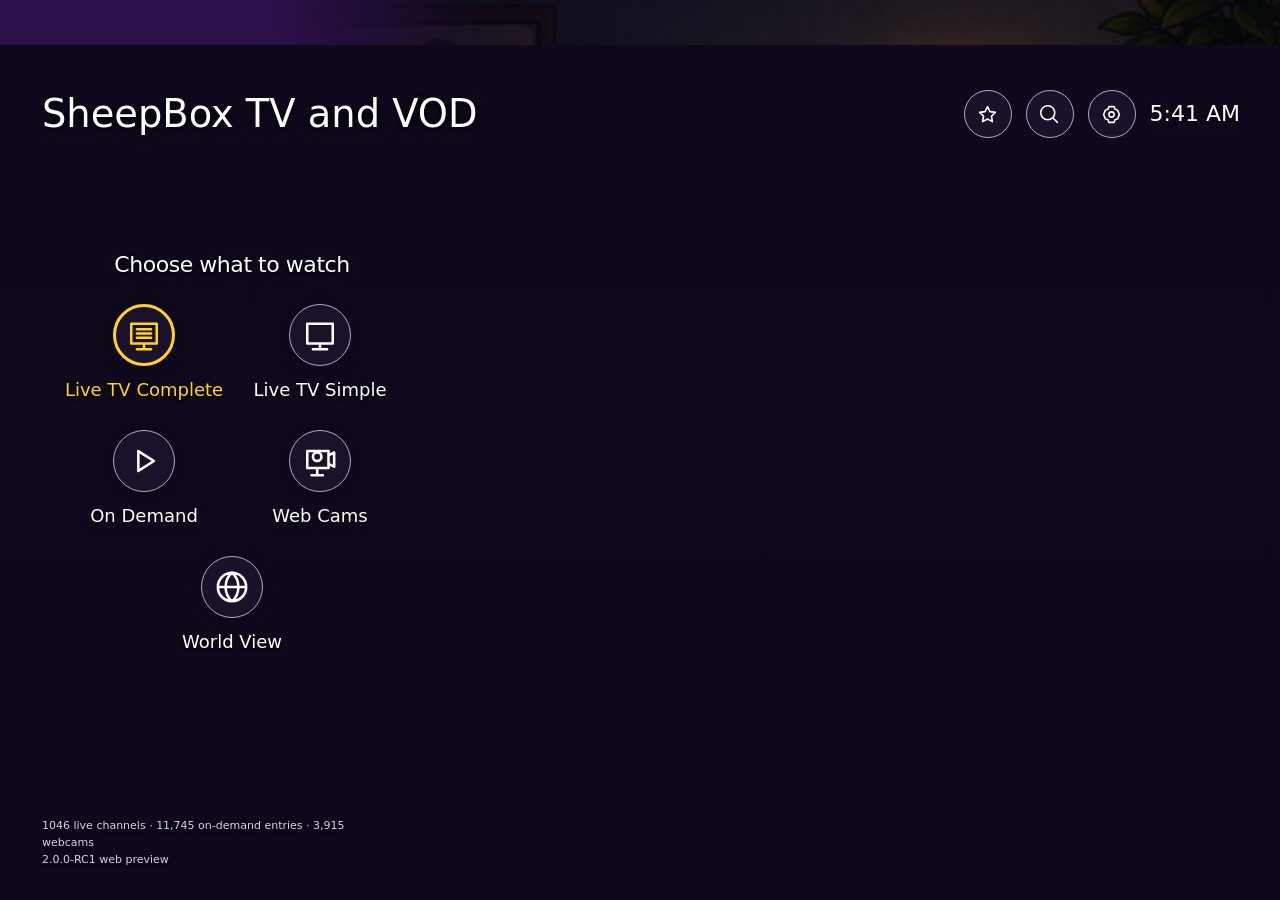
==== commit d11662c0: "Publish Roku browsing, Filmzie movies, Red Bull films and expanded World TV" ====
--- a/docs/watch/index.html
+++ b/docs/watch/index.html
@@ -6,7 +6,7 @@
   <meta name="theme-color" content="#10091d">
   <meta name="description" content="SheepBox in your browser. Discover free live TV, films and your favorite providers, with a library that feels like home.">
   <meta name="referrer" content="no-referrer">
-  <meta http-equiv="Content-Security-Policy" content="default-src 'self'; script-src 'self' https://imasdk.googleapis.com https://s0.2mdn.net https://pagead2.googlesyndication.com https://ep2.adtrafficquality.google; script-src-elem 'self' 'unsafe-inline' https://imasdk.googleapis.com https://s0.2mdn.net https://pagead2.googlesyndication.com https://ep2.adtrafficquality.google; script-src-attr 'none'; style-src 'self'; img-src 'self' https: data:; connect-src 'self' https:; media-src https: blob: data:; frame-src https://embed.france24.com https://www.nfb.ca https://player.pbs.org https://www.youtube-nocookie.com https://imasdk.googleapis.com https://tpc.googlesyndication.com https://googleads.g.doubleclick.net https://ep2.adtrafficquality.google; worker-src 'self' blob:; object-src 'none'; base-uri 'self'; form-action 'self'; upgrade-insecure-requests">
+  <meta http-equiv="Content-Security-Policy" content="default-src 'self'; script-src 'self' https://imasdk.googleapis.com https://s0.2mdn.net https://pagead2.googlesyndication.com https://ep2.adtrafficquality.google; script-src-elem 'self' 'unsafe-inline' https://imasdk.googleapis.com https://s0.2mdn.net https://pagead2.googlesyndication.com https://ep2.adtrafficquality.google; script-src-attr 'none'; style-src 'self'; img-src 'self' https: data:; connect-src 'self' https:; media-src https: blob: data:; frame-src https://www.redbull.tv https://www.euronews.com https://embed.france24.com https://www.nfb.ca https://player.pbs.org https://www.youtube-nocookie.com https://imasdk.googleapis.com https://tpc.googlesyndication.com https://googleads.g.doubleclick.net https://ep2.adtrafficquality.google; worker-src 'self' blob:; object-src 'none'; base-uri 'self'; form-action 'self'; upgrade-insecure-requests">
   <link rel="icon" type="image/png" href="./assets/icon.png">
   <link rel="apple-touch-icon" href="./assets/icon.png">
   <link rel="manifest" href="./manifest.webmanifest">
--- a/docs/watch/styles.css
+++ b/docs/watch/styles.css
@@ -1706,3 +1706,7 @@
     scroll-behavior:auto!important
   }
 }
+
+.publisher-handoff{display:grid;grid-template-columns:minmax(130px,.7fr) 1fr;gap:28px;padding:32px;align-items:center;min-height:280px;background:#1a1029}.publisher-handoff>img{width:100%;max-height:280px;object-fit:contain;border-radius:12px}.publisher-handoff>svg{width:120px;height:120px;margin:auto}.publisher-handoff h2{margin:0 0 12px}.publisher-handoff p{font-size:14px;line-height:1.7;margin:0 0 22px}@media(max-width:640px){.publisher-handoff{grid-template-columns:1fr;padding:22px;gap:18px}.publisher-handoff>img{max-height:180px}}
+
+.player-surface.publisher-handoff-surface{aspect-ratio:auto;min-height:0}.publisher-handoff{width:100%;box-sizing:border-box}
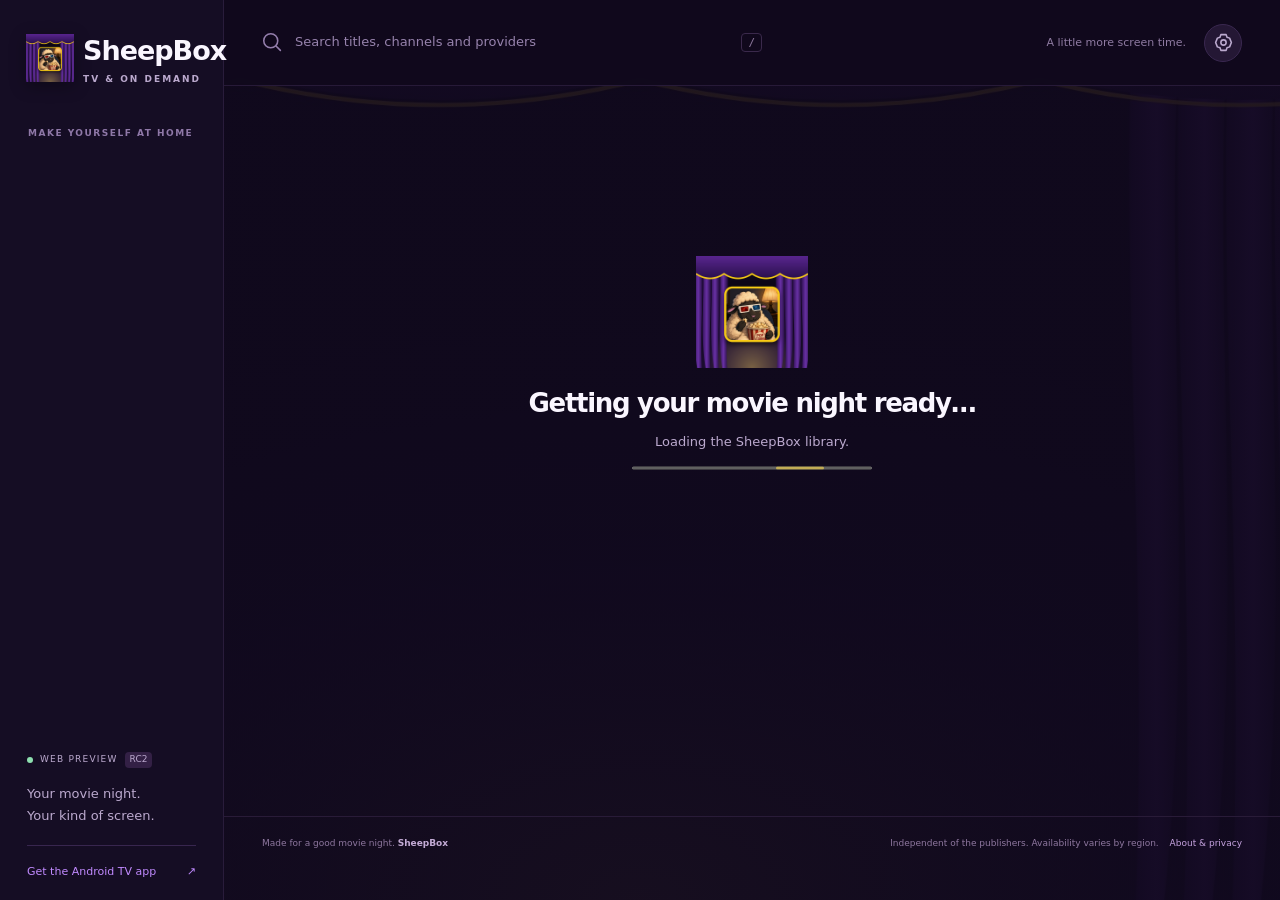
==== commit 40f84cc2: "Publish Web RC2 library tools and full Philo and BYUtv browsing" ====
--- a/docs/watch/index.html
+++ b/docs/watch/index.html
@@ -23,7 +23,7 @@
     <a class="brand" href="#home" aria-label="SheepBox home"><img src="./assets/icon.png" alt="" width="48" height="48"><span>SheepBox<small>TV & ON DEMAND</small></span></a>
     <span class="sidebar-caption">MAKE YOURSELF AT HOME</span>
     <nav id="navigation"></nav>
-    <div class="sidebar-bottom"><div class="web-edition"><span class="edition-dot"></span> WEB PREVIEW <span>RC1</span></div><p>Your movie night.<br>Your kind of screen.</p><a class="android-link" href="https://github.com/sheepman90s/sheepbox-releases/releases/latest" target="_blank" rel="noopener noreferrer">Get the Android TV app <span aria-hidden="true">↗</span></a></div>
+    <div class="sidebar-bottom"><div class="web-edition"><span class="edition-dot"></span> WEB PREVIEW <span>RC2</span></div><p>Your movie night.<br>Your kind of screen.</p><a class="android-link" href="https://github.com/sheepman90s/sheepbox-releases/releases/latest" target="_blank" rel="noopener noreferrer">Get the Android TV app <span aria-hidden="true">↗</span></a></div>
   </aside>
   <div class="workspace">
     <header class="topbar">
@@ -37,7 +37,7 @@
     <footer class="footer"><span>Made for a good movie night. <b>SheepBox</b></span><span>Independent of the publishers. Availability varies by region. <a href="#settings">About & privacy</a></span></footer>
   </div>
   <div id="toast" class="toast" role="status" aria-live="polite"></div>
-  <dialog id="confirm-dialog" class="confirm-dialog"><form method="dialog"><h2>Clear this browser’s SheepBox library?</h2><p>This removes your saved favorites and watch history here. Export a backup first if you want to keep them.</p><div class="button-row"><button value="cancel" class="button secondary">Keep my library</button><button value="clear" class="button danger">Clear library</button></div></form></dialog>
+  <dialog id="confirm-dialog" class="confirm-dialog"><form method="dialog"><h2>Clear this browser’s SheepBox library?</h2><p>This removes your saved favorites, watch history and watched marks here. Export a backup first if you want to keep them.</p><div class="button-row"><button value="cancel" class="button secondary">Keep my library</button><button value="clear" class="button danger">Clear library</button></div></form></dialog>
   <noscript><div class="noscript">SheepBox needs JavaScript to browse and play videos. You can also <a href="https://github.com/sheepman90s/sheepbox-releases/releases/latest">download the Android TV app</a>.</div></noscript>
   <script type="module" src="./src/app.mjs"></script>
 </body>
--- a/docs/watch/styles.css
+++ b/docs/watch/styles.css
@@ -1710,3 +1710,9 @@
 .publisher-handoff{display:grid;grid-template-columns:minmax(130px,.7fr) 1fr;gap:28px;padding:32px;align-items:center;min-height:280px;background:#1a1029}.publisher-handoff>img{width:100%;max-height:280px;object-fit:contain;border-radius:12px}.publisher-handoff>svg{width:120px;height:120px;margin:auto}.publisher-handoff h2{margin:0 0 12px}.publisher-handoff p{font-size:14px;line-height:1.7;margin:0 0 22px}@media(max-width:640px){.publisher-handoff{grid-template-columns:1fr;padding:22px;gap:18px}.publisher-handoff>img{max-height:180px}}
 
 .player-surface.publisher-handoff-surface{aspect-ratio:auto;min-height:0}.publisher-handoff{width:100%;box-sizing:border-box}
+
+.external-tab-note{font-size:12px;line-height:1.6;color:var(--muted);margin:12px 0 0}.publisher-handoff .external-tab-note{font-size:12px;margin:14px 0 0}.provider-card .external-tab-note{margin-top:14px}
+
+.watched-tag{position:absolute;top:9px;left:9px;background:#184a32;color:#fff;padding:5px 8px;border-radius:6px;font-size:12px;font-weight:700}.watched-tag[hidden]{display:none}.card-info .watched-control{margin-top:8px;padding:5px 8px;font-size:11px}.provider-status-list{display:grid;grid-template-columns:repeat(auto-fit,minmax(min(100%,310px),1fr));gap:18px}.provider-status-row{background:var(--panel,#21172e);padding:20px;border:1px solid #ffffff20;border-radius:14px;overflow-wrap:anywhere}.provider-status-row p,.provider-status-row small{font-size:13px;line-height:1.6}.provider-status-row h3{margin-top:0}
+
+.guide-list{display:grid;gap:12px;margin:20px 0}.guide-row{display:flex;gap:18px;align-items:center;justify-content:space-between;padding:18px;background:#21172e;border:1px solid #ffffff20;border-radius:12px}.guide-row h2{font-size:18px;margin:5px 0}.guide-row p{font-size:13px;line-height:1.5;margin:6px 0}.guide-row .button{flex-shrink:0}@media(max-width:640px){.guide-row{align-items:flex-start;flex-direction:column}}
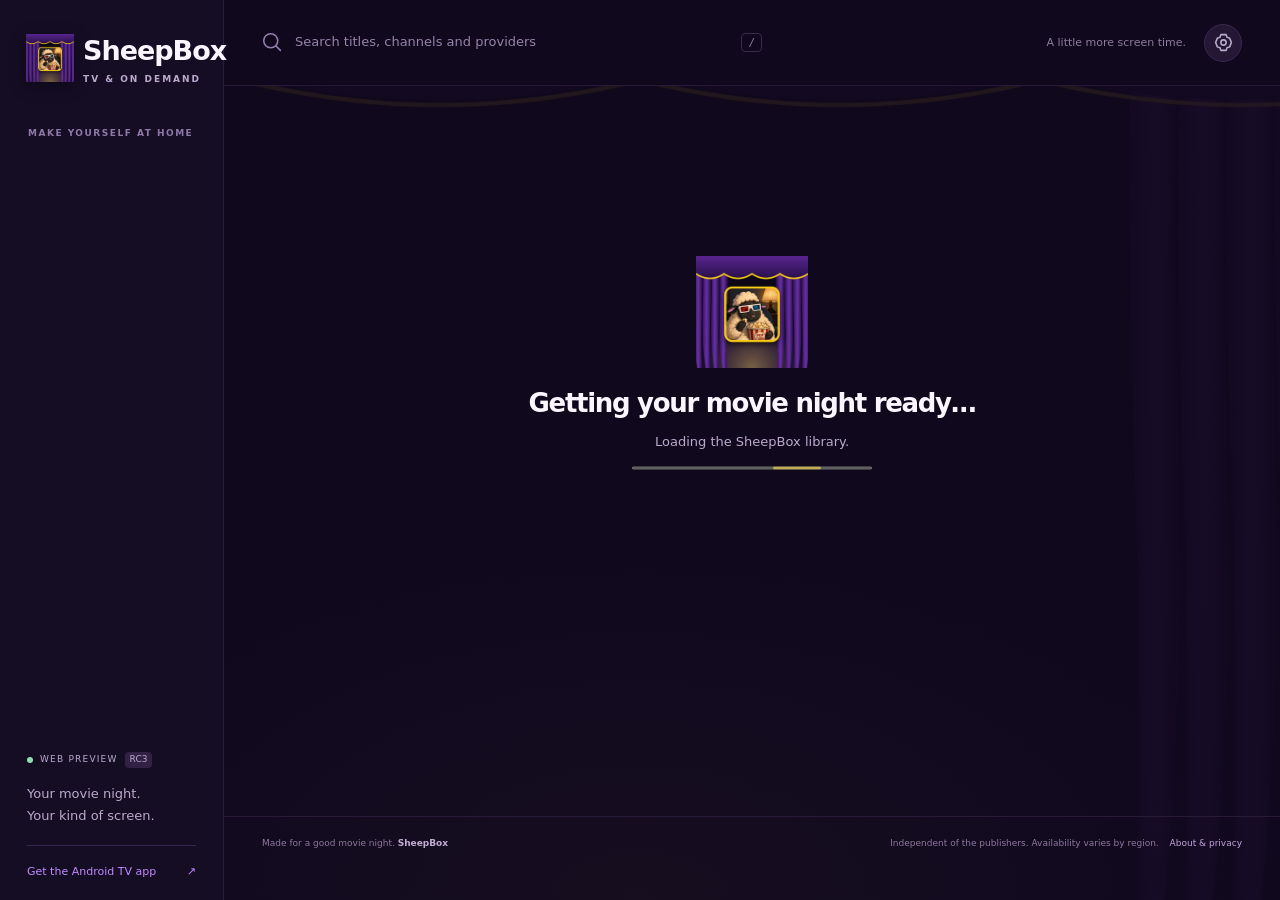
==== commit 6343b9e7: "Publish Web RC3 with provider, party and library parity" ====
--- a/docs/watch/index.html
+++ b/docs/watch/index.html
@@ -23,7 +23,7 @@
     <a class="brand" href="#home" aria-label="SheepBox home"><img src="./assets/icon.png" alt="" width="48" height="48"><span>SheepBox<small>TV & ON DEMAND</small></span></a>
     <span class="sidebar-caption">MAKE YOURSELF AT HOME</span>
     <nav id="navigation"></nav>
-    <div class="sidebar-bottom"><div class="web-edition"><span class="edition-dot"></span> WEB PREVIEW <span>RC2</span></div><p>Your movie night.<br>Your kind of screen.</p><a class="android-link" href="https://github.com/sheepman90s/sheepbox-releases/releases/latest" target="_blank" rel="noopener noreferrer">Get the Android TV app <span aria-hidden="true">↗</span></a></div>
+    <div class="sidebar-bottom"><div class="web-edition"><span class="edition-dot"></span> WEB PREVIEW <span>RC3</span></div><p>Your movie night.<br>Your kind of screen.</p><a class="android-link" href="https://github.com/sheepman90s/sheepbox-releases/releases/latest" target="_blank" rel="noopener noreferrer">Get the Android TV app <span aria-hidden="true">↗</span></a></div>
   </aside>
   <div class="workspace">
     <header class="topbar">
--- a/docs/watch/styles.css
+++ b/docs/watch/styles.css
@@ -1716,3 +1716,9 @@
 .watched-tag{position:absolute;top:9px;left:9px;background:#184a32;color:#fff;padding:5px 8px;border-radius:6px;font-size:12px;font-weight:700}.watched-tag[hidden]{display:none}.card-info .watched-control{margin-top:8px;padding:5px 8px;font-size:11px}.provider-status-list{display:grid;grid-template-columns:repeat(auto-fit,minmax(min(100%,310px),1fr));gap:18px}.provider-status-row{background:var(--panel,#21172e);padding:20px;border:1px solid #ffffff20;border-radius:14px;overflow-wrap:anywhere}.provider-status-row p,.provider-status-row small{font-size:13px;line-height:1.6}.provider-status-row h3{margin-top:0}
 
 .guide-list{display:grid;gap:12px;margin:20px 0}.guide-row{display:flex;gap:18px;align-items:center;justify-content:space-between;padding:18px;background:#21172e;border:1px solid #ffffff20;border-radius:12px}.guide-row h2{font-size:18px;margin:5px 0}.guide-row p{font-size:13px;line-height:1.5;margin:6px 0}.guide-row .button{flex-shrink:0}@media(max-width:640px){.guide-row{align-items:flex-start;flex-direction:column}}
+
+.player-layout.party-chat-open{display:grid;grid-template-columns:minmax(0,1fr) 285px;gap:14px 18px;max-width:1320px}.player-layout.party-chat-open>*{grid-column:1}.player-layout.party-chat-open>.party-panel{grid-column:2;grid-row:2/span 9}.party-panel{border:1px solid #ffffff30;border-radius:12px;background:#1b1228;padding:15px;align-self:start;min-width:0}.party-panel header{display:flex;justify-content:space-between;align-items:center;gap:8px}.party-panel h2{font-size:18px;margin:0}.party-panel p{font-size:12px;line-height:1.6;overflow-wrap:anywhere}.party-messages{height:220px;overflow:auto;border-block:1px solid #ffffff20;margin:12px 0;padding:8px 0}.party-messages p{margin:8px 0}.party-messages strong{color:#f4d46d;margin-right:5px}.party-panel input,.party-setup input{width:100%;background:#110a1c;border:1px solid #ffffff40;color:#fff;border-radius:8px;padding:10px;box-sizing:border-box}.party-panel form{display:flex;gap:6px}.party-panel form input{min-width:0}.party-members{font-size:12px;margin:14px 0}.party-members>div{display:flex;justify-content:space-between;gap:6px;margin-top:7px}.party-setup{max-width:620px}.party-setup form{display:grid;gap:12px}.party-setup>p{font-size:14px;line-height:1.7}.party-privacy{color:var(--muted)}@media(max-width:850px){.player-layout.party-chat-open{display:block}.player-layout.party-chat-open>.party-panel{margin-top:18px}.party-messages{height:180px}}
+
+@media(max-width:850px){.player-layout.party-chat-open{display:flex;flex-direction:column;gap:14px}.player-layout.party-chat-open>*{order:4;width:100%}.player-layout.party-chat-open>.back-link{order:0}.player-layout.party-chat-open>#player-surface{order:1;position:sticky;top:0;z-index:4;background:#000}.player-layout.party-chat-open>.party-panel{order:2;margin-top:0}.player-layout.party-chat-open>.player-info{order:3}}
+
+:root[data-theme="Emerald"]{--bg:#050e0c;--panel:#10251f;--panel-2:#19372d;--line:#2b5546;--purple:#34d399;--muted:#accabd}:root[data-theme="Ocean"]{--bg:#070e1a;--panel:#12233b;--panel-2:#1b304c;--line:#304f76;--purple:#60a5fa;--muted:#adc1db}:root[data-theme="Amber"]{--bg:#120d06;--panel:#2b2111;--panel-2:#3b2f19;--line:#66502a;--purple:#fbbf24;--muted:#d2c3a4}.media-card{position:relative}.card-hide{position:absolute;z-index:2;right:7px;top:7px;width:27px;height:27px;border-radius:50%;background:#10091dcc;color:#fff;font-size:19px;line-height:1}.hidden-items{max-height:230px;overflow:auto;font-size:13px;margin-top:12px}.hidden-items>div{display:flex;align-items:center;justify-content:space-between;gap:10px;padding:7px 0;border-bottom:1px solid var(--line)}.hidden-items span{overflow-wrap:anywhere}.settings-card>label{display:block;margin:12px 0}
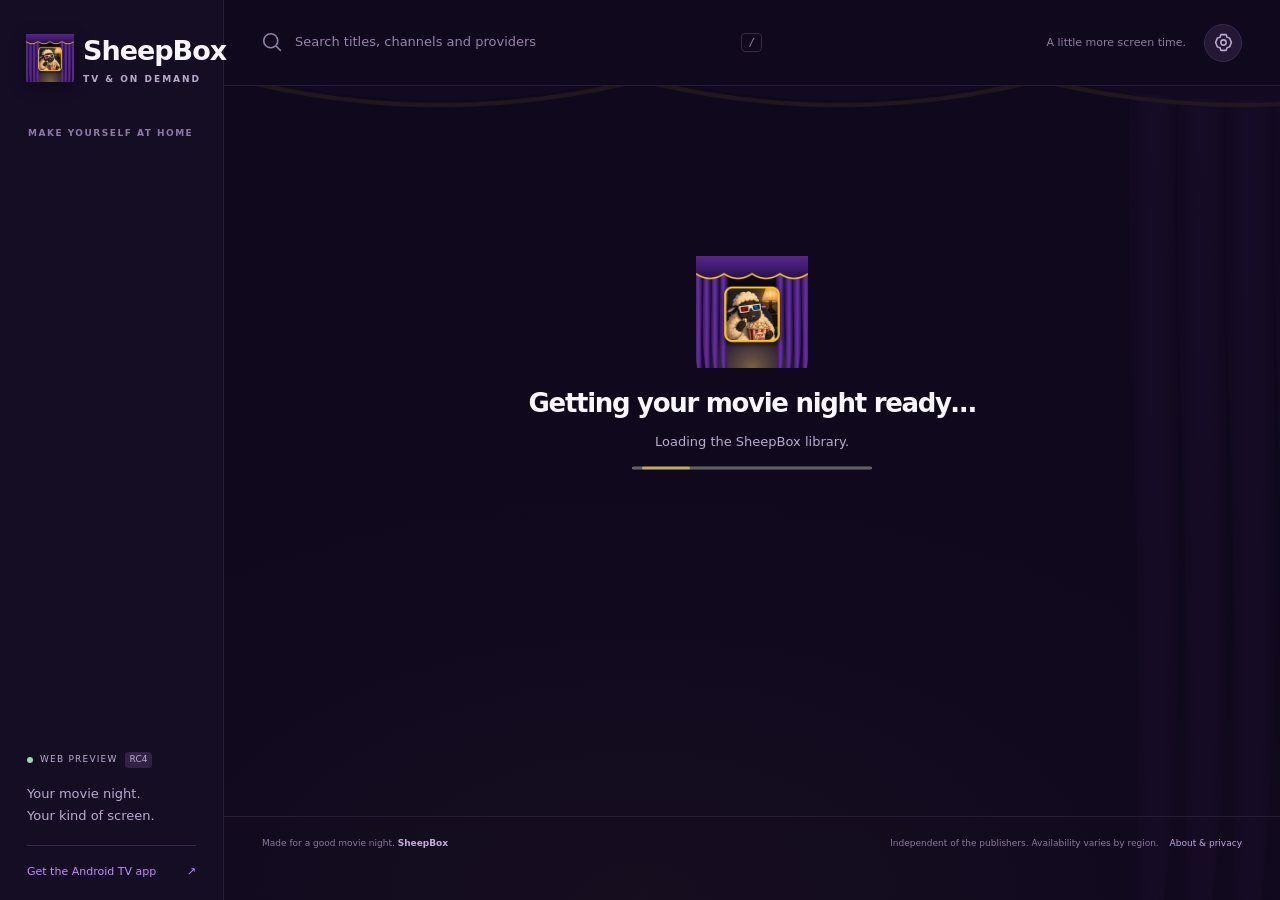
==== commit c3ab6917: "Publish Web RC4 with PBS, FreeTV and protected playback" ====
--- a/docs/watch/index.html
+++ b/docs/watch/index.html
@@ -23,7 +23,7 @@
     <a class="brand" href="#home" aria-label="SheepBox home"><img src="./assets/icon.png" alt="" width="48" height="48"><span>SheepBox<small>TV & ON DEMAND</small></span></a>
     <span class="sidebar-caption">MAKE YOURSELF AT HOME</span>
     <nav id="navigation"></nav>
-    <div class="sidebar-bottom"><div class="web-edition"><span class="edition-dot"></span> WEB PREVIEW <span>RC3</span></div><p>Your movie night.<br>Your kind of screen.</p><a class="android-link" href="https://github.com/sheepman90s/sheepbox-releases/releases/latest" target="_blank" rel="noopener noreferrer">Get the Android TV app <span aria-hidden="true">↗</span></a></div>
+    <div class="sidebar-bottom"><div class="web-edition"><span class="edition-dot"></span> WEB PREVIEW <span>RC4</span></div><p>Your movie night.<br>Your kind of screen.</p><a class="android-link" href="https://github.com/sheepman90s/sheepbox-releases/releases/latest" target="_blank" rel="noopener noreferrer">Get the Android TV app <span aria-hidden="true">↗</span></a></div>
   </aside>
   <div class="workspace">
     <header class="topbar">
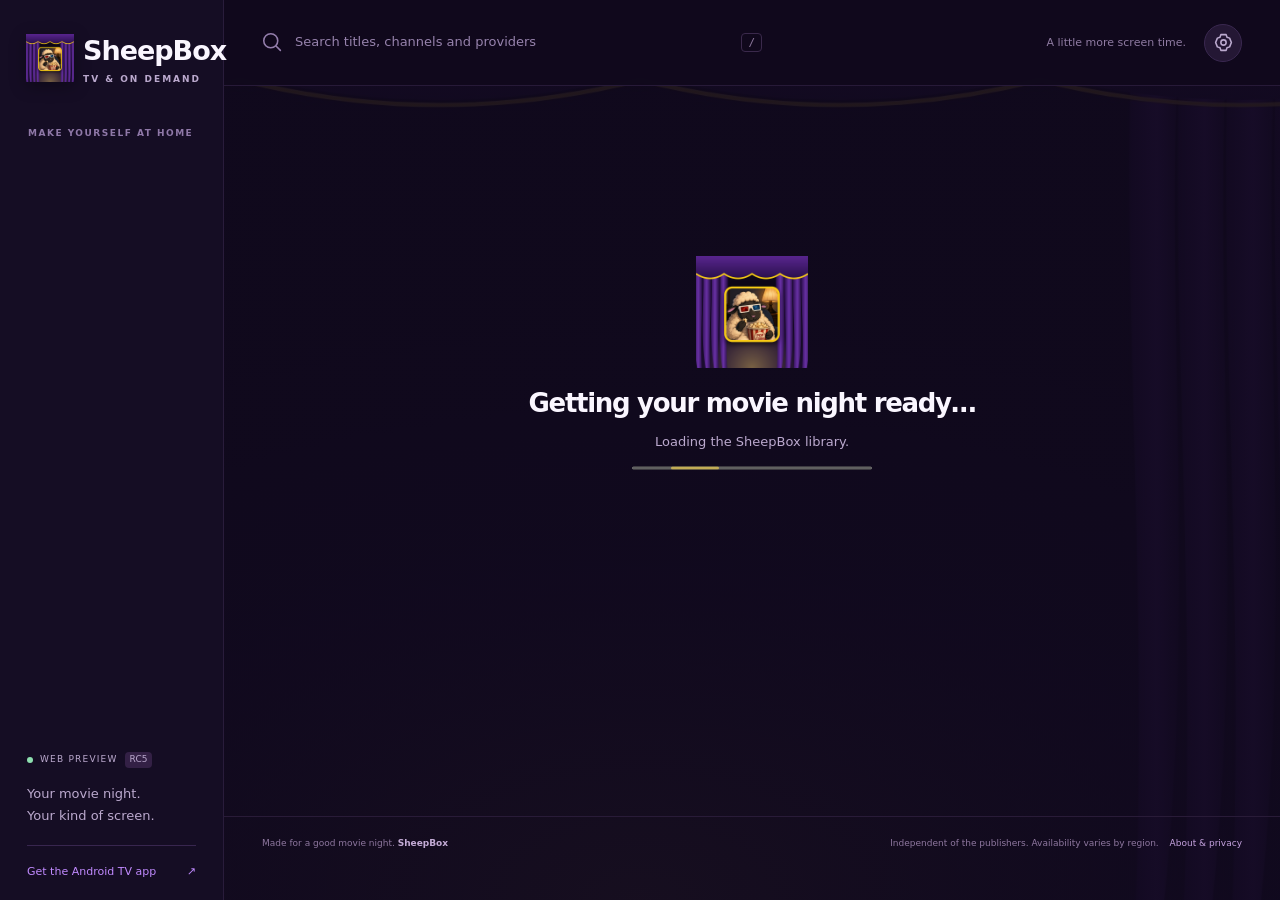
==== commit 4d64d5ad: "Publish Web RC5 Runtime and guide with scheduled catalogue maintenance" ====
--- a/docs/watch/index.html
+++ b/docs/watch/index.html
@@ -23,7 +23,7 @@
     <a class="brand" href="#home" aria-label="SheepBox home"><img src="./assets/icon.png" alt="" width="48" height="48"><span>SheepBox<small>TV & ON DEMAND</small></span></a>
     <span class="sidebar-caption">MAKE YOURSELF AT HOME</span>
     <nav id="navigation"></nav>
-    <div class="sidebar-bottom"><div class="web-edition"><span class="edition-dot"></span> WEB PREVIEW <span>RC4</span></div><p>Your movie night.<br>Your kind of screen.</p><a class="android-link" href="https://github.com/sheepman90s/sheepbox-releases/releases/latest" target="_blank" rel="noopener noreferrer">Get the Android TV app <span aria-hidden="true">↗</span></a></div>
+    <div class="sidebar-bottom"><div class="web-edition"><span class="edition-dot"></span> WEB PREVIEW <span>RC5</span></div><p>Your movie night.<br>Your kind of screen.</p><a class="android-link" href="https://github.com/sheepman90s/sheepbox-releases/releases/latest" target="_blank" rel="noopener noreferrer">Get the Android TV app <span aria-hidden="true">↗</span></a></div>
   </aside>
   <div class="workspace">
     <header class="topbar">
--- a/docs/watch/styles.css
+++ b/docs/watch/styles.css
@@ -1035,6 +1035,19 @@
 .provider-banner .button {
   margin-left:auto;
   flex-shrink:0
+}
+@media (max-width:600px) {
+  .workspace .provider-banner {
+    display:grid;
+    grid-template-columns:44px minmax(0,1fr);
+    align-items:start
+  }
+  .workspace .provider-banner .provider-logo {width:44px;height:44px}
+  .workspace .provider-banner>.button {
+    grid-column:2;
+    margin-left:0;
+    justify-self:start
+  }
 }
 .series-grid {
   display:grid;
@@ -1722,3 +1735,5 @@
 @media(max-width:850px){.player-layout.party-chat-open{display:flex;flex-direction:column;gap:14px}.player-layout.party-chat-open>*{order:4;width:100%}.player-layout.party-chat-open>.back-link{order:0}.player-layout.party-chat-open>#player-surface{order:1;position:sticky;top:0;z-index:4;background:#000}.player-layout.party-chat-open>.party-panel{order:2;margin-top:0}.player-layout.party-chat-open>.player-info{order:3}}
 
 :root[data-theme="Emerald"]{--bg:#050e0c;--panel:#10251f;--panel-2:#19372d;--line:#2b5546;--purple:#34d399;--muted:#accabd}:root[data-theme="Ocean"]{--bg:#070e1a;--panel:#12233b;--panel-2:#1b304c;--line:#304f76;--purple:#60a5fa;--muted:#adc1db}:root[data-theme="Amber"]{--bg:#120d06;--panel:#2b2111;--panel-2:#3b2f19;--line:#66502a;--purple:#fbbf24;--muted:#d2c3a4}.media-card{position:relative}.card-hide{position:absolute;z-index:2;right:7px;top:7px;width:27px;height:27px;border-radius:50%;background:#10091dcc;color:#fff;font-size:19px;line-height:1}.hidden-items{max-height:230px;overflow:auto;font-size:13px;margin-top:12px}.hidden-items>div{display:flex;align-items:center;justify-content:space-between;gap:10px;padding:7px 0;border-bottom:1px solid var(--line)}.hidden-items span{overflow-wrap:anywhere}.settings-card>label{display:block;margin:12px 0}
+
+.guide-controls{display:flex;align-items:center;flex-wrap:wrap;gap:10px;margin:18px 0}.guide-controls select{max-width:190px;padding:10px;color:inherit;background:#21172e;border:1px solid #ffffff40;border-radius:8px}.guide-scroll{overflow:auto;max-width:100%;border:1px solid #ffffff30;border-radius:12px;margin:18px 0;max-height:70vh;scroll-padding:56px 180px}.guide-grid{min-width:860px}.guide-grid-heading,.guide-channel-row{display:grid;grid-template-columns:170px 1fr}.guide-grid-heading{position:sticky;top:0;z-index:4;background:#251930;height:48px;border-bottom:1px solid #ffffff40}.guide-grid-heading>strong,.guide-channel{position:sticky;left:0;background:#251930;padding:14px;z-index:2;border-right:1px solid #ffffff30;overflow:hidden;overflow-wrap:anywhere}.guide-time-axis{display:grid;grid-template-columns:repeat(6,1fr);align-items:center}.guide-time-axis span{font-size:12px;padding-left:8px;border-left:1px solid #ffffff20}.guide-channel-row{min-height:86px;border-bottom:1px solid #ffffff20}.guide-channel{font-size:13px;display:flex;align-items:center;color:#f4eaff;text-decoration:none}.guide-programmes{position:relative;min-height:86px;background:repeating-linear-gradient(to right,transparent 0,transparent calc(16.6667% - 1px),#ffffff13 calc(16.6667% - 1px),#ffffff13 16.6667%)}.guide-programme{position:absolute;top:4px;bottom:4px;border:1px solid #ffffff22;border-radius:7px;background:#30213e;color:#f8f4fc;text-align:left;overflow:hidden;padding:8px 0;min-width:0;cursor:pointer}.guide-programme strong{display:block;overflow:hidden;text-overflow:ellipsis;white-space:nowrap;font-size:13px;margin-inline:8px}.guide-programme small{display:block;color:#d3c5e1;font-size:11px;white-space:nowrap;margin:8px 8px 0}.guide-programme.playing{background:#543766;border-color:#b991d3}.guide-programme:focus-visible{outline:3px solid #efe0ff;outline-offset:-3px;z-index:3}.guide-now-line{position:absolute;top:0;bottom:0;border-left:2px solid #e2a1ff;pointer-events:none;z-index:2}#guide-details:focus{outline:2px solid #b991d3}#guide-status{font-size:13px;line-height:1.6}
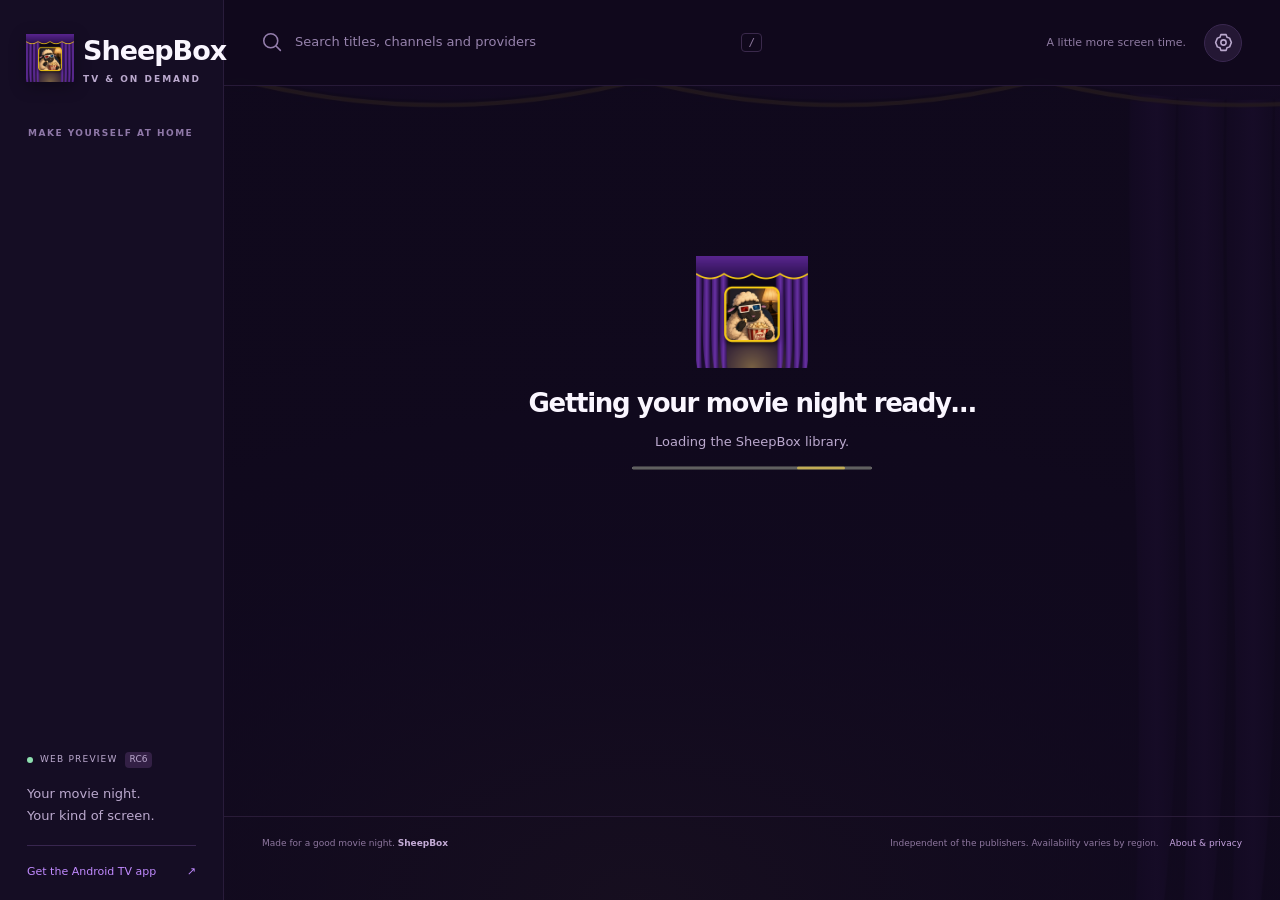
==== commit a07a4550: "Add audited Plex and Pluto catalogues to Web RC6" ====
--- a/docs/watch/index.html
+++ b/docs/watch/index.html
@@ -23,7 +23,7 @@
     <a class="brand" href="#home" aria-label="SheepBox home"><img src="./assets/icon.png" alt="" width="48" height="48"><span>SheepBox<small>TV & ON DEMAND</small></span></a>
     <span class="sidebar-caption">MAKE YOURSELF AT HOME</span>
     <nav id="navigation"></nav>
-    <div class="sidebar-bottom"><div class="web-edition"><span class="edition-dot"></span> WEB PREVIEW <span>RC5</span></div><p>Your movie night.<br>Your kind of screen.</p><a class="android-link" href="https://github.com/sheepman90s/sheepbox-releases/releases/latest" target="_blank" rel="noopener noreferrer">Get the Android TV app <span aria-hidden="true">↗</span></a></div>
+    <div class="sidebar-bottom"><div class="web-edition"><span class="edition-dot"></span> WEB PREVIEW <span>RC6</span></div><p>Your movie night.<br>Your kind of screen.</p><a class="android-link" href="https://github.com/sheepman90s/sheepbox-releases/releases/latest" target="_blank" rel="noopener noreferrer">Get the Android TV app <span aria-hidden="true">↗</span></a></div>
   </aside>
   <div class="workspace">
     <header class="topbar">
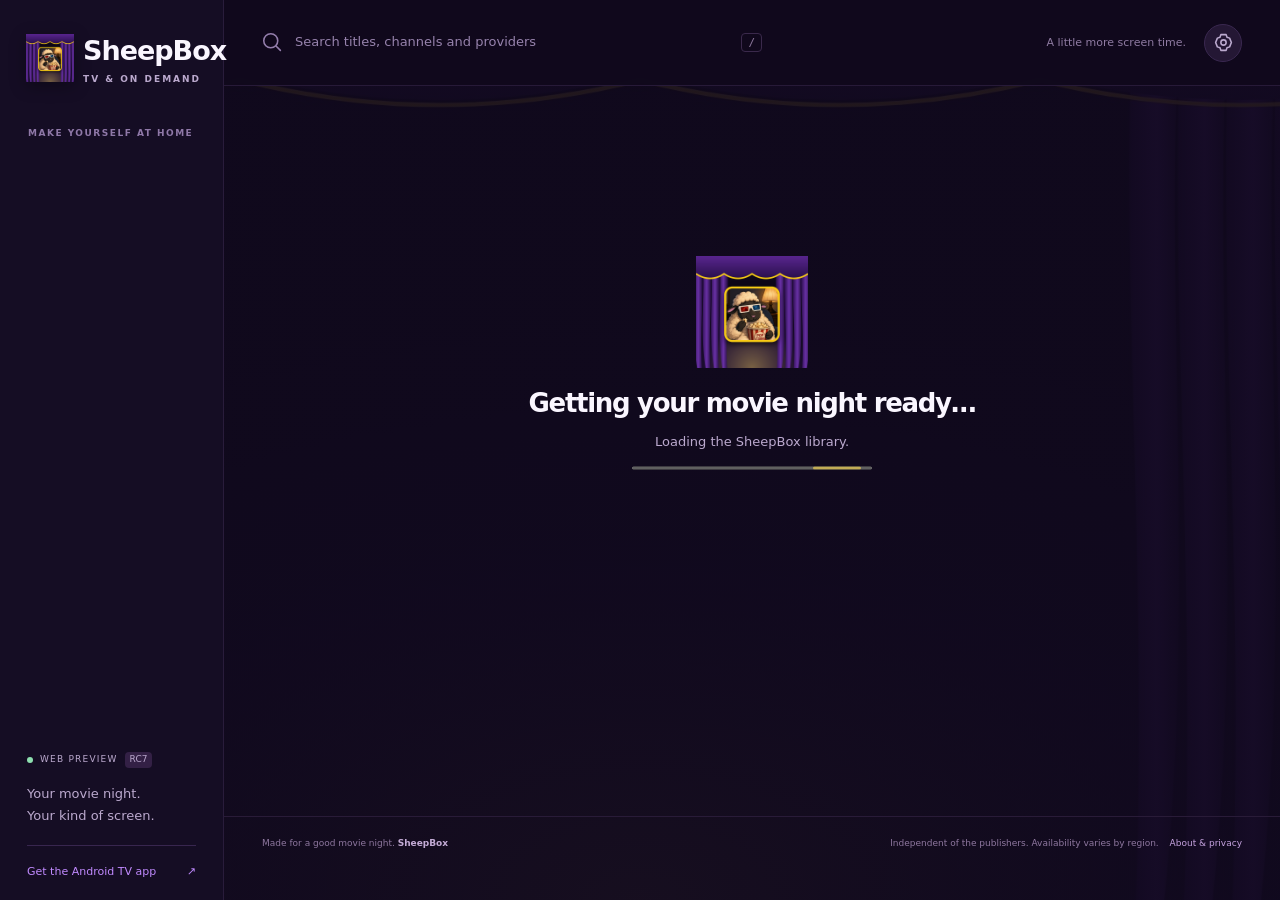
==== commit 7ee8b47f: "Add continuous Retro TV and channel requests in Web RC7" ====
--- a/docs/watch/index.html
+++ b/docs/watch/index.html
@@ -15,6 +15,7 @@
   <link rel="stylesheet" href="./world.css">
   <link rel="stylesheet" href="./world-live.css">
   <link rel="stylesheet" href="./player-ads.css">
+  <link rel="stylesheet" href="./retro.css">
   <title>SheepBox — Your next movie night</title>
 </head>
 <body>
@@ -23,7 +24,7 @@
     <a class="brand" href="#home" aria-label="SheepBox home"><img src="./assets/icon.png" alt="" width="48" height="48"><span>SheepBox<small>TV & ON DEMAND</small></span></a>
     <span class="sidebar-caption">MAKE YOURSELF AT HOME</span>
     <nav id="navigation"></nav>
-    <div class="sidebar-bottom"><div class="web-edition"><span class="edition-dot"></span> WEB PREVIEW <span>RC6</span></div><p>Your movie night.<br>Your kind of screen.</p><a class="android-link" href="https://github.com/sheepman90s/sheepbox-releases/releases/latest" target="_blank" rel="noopener noreferrer">Get the Android TV app <span aria-hidden="true">↗</span></a></div>
+    <div class="sidebar-bottom"><div class="web-edition"><span class="edition-dot"></span> WEB PREVIEW <span>RC7</span></div><p>Your movie night.<br>Your kind of screen.</p><a class="android-link" href="https://github.com/sheepman90s/sheepbox-releases/releases/latest" target="_blank" rel="noopener noreferrer">Get the Android TV app <span aria-hidden="true">↗</span></a></div>
   </aside>
   <div class="workspace">
     <header class="topbar">
--- a/docs/watch/retro.css
+++ b/docs/watch/retro.css
@@ -0,0 +1,12 @@
+.retro-tv{--retro-blue:#123c70;--retro-ink:#071a33;--retro-gold:#ffdc79;color:var(--text)}
+.retro-info [hidden]{display:none}
+.retro-top>div{min-width:0}
+@media(max-width:800px){.retro-tv .retro-video{min-height:0;min-width:0}}
+.retro-header{display:flex;gap:24px;align-items:center;margin:0 0 24px}.retro-header>div{flex:1}.retro-header h1{font-size:42px;letter-spacing:-1px;margin:4px 0}.retro-header p{margin:0;color:var(--muted)}.retro-header time{font-size:22px;color:var(--retro-gold);font-variant-numeric:tabular-nums}
+.retro-top{display:grid;grid-template-columns:minmax(0,1.2fr) minmax(280px,1fr);gap:24px;margin-bottom:24px}.retro-video{aspect-ratio:4/3;background:#000;min-height:180px;border:2px solid #617fa0;border-radius:12px;overflow:hidden}.retro-video video{width:100%;height:100%;object-fit:contain}.retro-controls{display:flex;gap:8px;flex-wrap:wrap;margin-top:10px}.retro-controls .button{font-size:13px;padding:9px 12px}.retro-info h2{font-size:28px;line-height:1.2;margin:12px 0}.retro-info>p{line-height:1.6}.retro-info .eyebrow{color:var(--retro-gold)}#retro-description{max-height:135px;overflow:auto}#retro-status{color:var(--retro-gold)}.retro-note{font-size:12px;line-height:1.6;color:var(--muted)}
+.retro-filters{display:flex;align-items:end;gap:16px;margin:20px 0 12px;flex-wrap:wrap}.retro-filters label{display:grid;gap:6px;font-size:13px;font-weight:700}.retro-filters input,.retro-filters select{padding:10px;background:var(--retro-ink);color:#fff;border:1px solid #6187b3;border-radius:6px;max-width:280px}.retro-filters>span{margin-left:auto;color:var(--muted);font-size:12px;padding-bottom:10px}
+.retro-guide{max-height:540px;overflow:auto;border:1px solid #6688b1;border-radius:10px;background:var(--retro-ink);color:#fff}.retro-guide table{width:100%;border-collapse:separate;border-spacing:0;table-layout:fixed;min-width:680px}.retro-guide th:first-child{width:25%}.retro-guide th,.retro-guide td{border-right:1px solid #3e5d83;border-bottom:1px solid #3e5d83;text-align:left;padding:14px;vertical-align:top}.retro-guide thead{position:sticky;top:0;z-index:1;background:#1f4e84}.retro-guide thead th{color:var(--retro-gold);font-size:13px}.retro-guide tbody th{padding:0;background:#102c52}.retro-guide button{display:block;width:100%;text-align:left;border:0;background:transparent;color:#fff;padding:16px;font:inherit;cursor:pointer}.retro-guide button b{display:inline-block;margin-right:8px;color:var(--retro-gold);font-size:20px}.retro-guide button small{display:block;font-weight:400;font-size:11px;margin-top:7px;color:#bbd3ed}.retro-guide td strong{display:block;line-height:1.4;font-size:13px}.retro-guide time{display:block;color:#b5cee9;font-size:11px;margin-bottom:6px}.retro-guide progress{width:100%;height:4px;margin-top:12px;accent-color:var(--retro-gold)}.retro-guide .selected th,.retro-guide .selected td{background:#254675}.retro-guide button:focus-visible{outline:3px solid var(--retro-gold);outline-offset:-4px}.retro-guide tr:hover th{background:#284f7c}
+@media(min-width:1500px){.retro-video{aspect-ratio:16/9}}@media(max-width:800px){.retro-top{grid-template-columns:1fr}.retro-info h2{font-size:23px}.retro-header h1{font-size:32px}.retro-header time{font-size:16px}.retro-filters>span{margin-left:0}.retro-video{aspect-ratio:16/9}.retro-header{gap:10px}.retro-guide{max-height:450px}}
+.retro-header{flex-wrap:wrap}
+.channel-request-dialog{width:min(580px,calc(100% - 24px));max-height:90vh;overflow:auto;background:#171026;color:#fff;border:1px solid #a38aba;border-radius:16px;padding:24px;box-sizing:border-box}
+.channel-request-dialog::backdrop{background:#000b}.channel-request-dialog label{display:grid;gap:8px;margin:18px 0}.channel-request-dialog input,.channel-request-dialog textarea{width:100%;box-sizing:border-box;padding:12px;font:inherit;color:#fff;background:#091a33;border:1px solid #a38aba;border-radius:7px}.channel-request-actions{display:flex;gap:12px;flex-wrap:wrap}.channel-request-dialog [role=status]{min-height:1.5em;color:#facc15}
